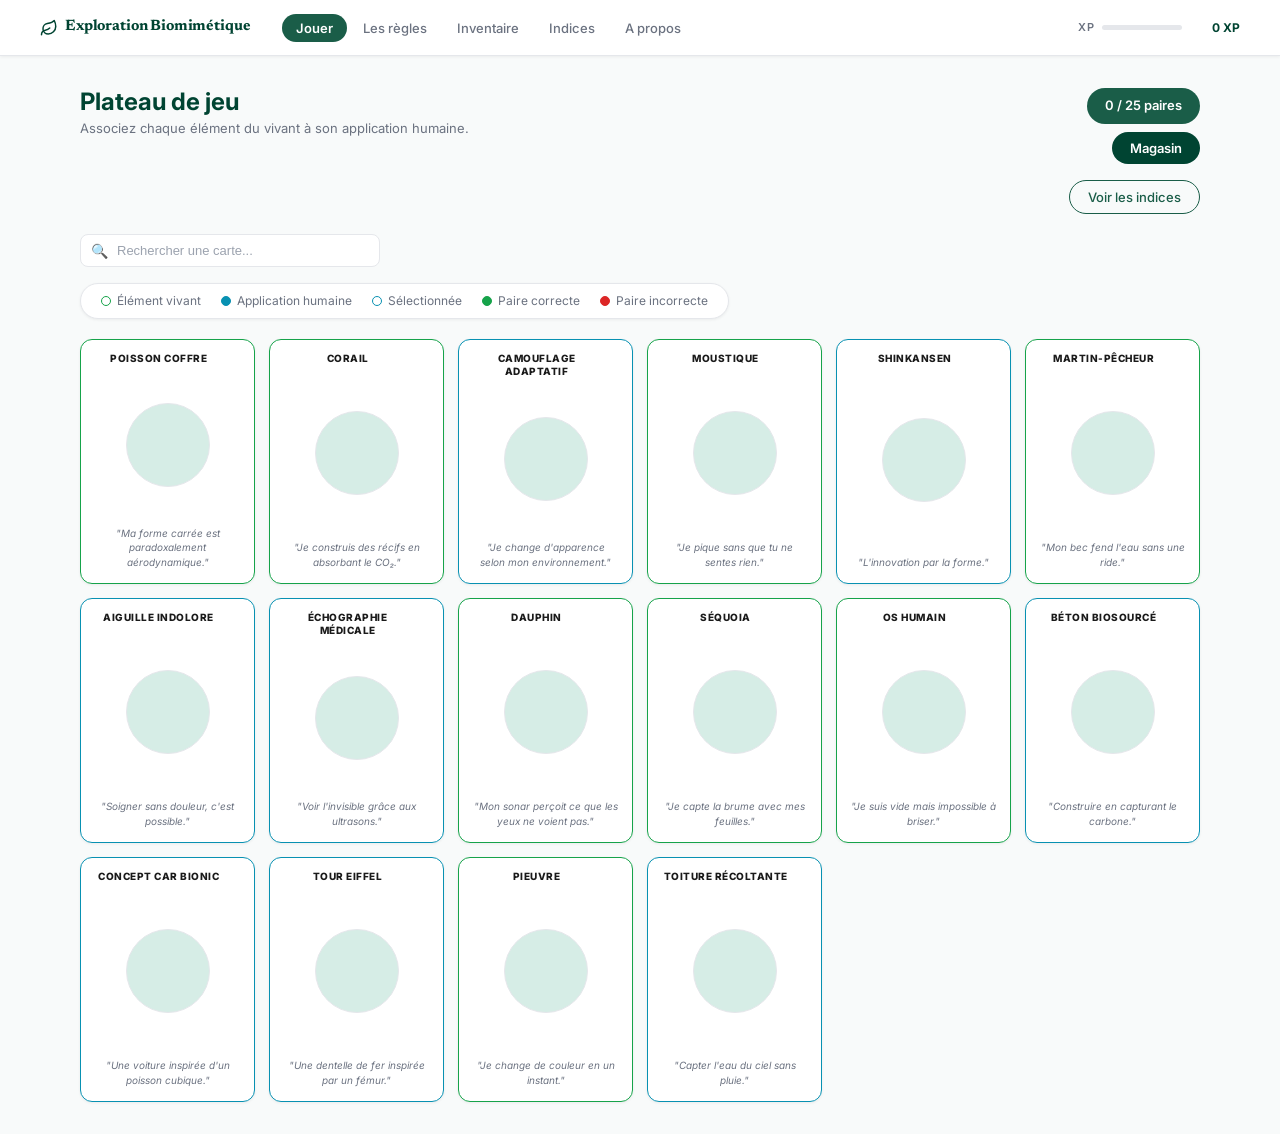
==== index.html @ 810a8642 "feat: Exploration Biomimétique v1 — STK Architecture" ====
<!DOCTYPE html>
<html lang="fr">
<head>
  <meta charset="UTF-8"/>
  <meta name="viewport" content="width=device-width,initial-scale=1.0"/>
  <title>Exploration Biomimétique — STK Architecture</title>
  <link rel="stylesheet" href="style.css"/>
</head>
<body>

<!-- ================================================
     NAVBAR — Figma exact
     ================================================ -->
<nav class="navbar">
  <div class="navbar-logo">
    <!-- Leaf SVG icon -->
    <svg viewBox="0 0 24 24" width="18" height="18" fill="none" stroke="currentColor" stroke-width="2" stroke-linecap="round" stroke-linejoin="round">
      <path d="M11 20A7 7 0 0 1 9.8 6.1C15.5 5 17 4.48 19 2c1 2 2 4.18 2 8 0 5.5-4.78 10-10 10z"/>
      <path d="M2 21c0-3 1.85-5.36 5.08-6C9.5 14.52 12 13 13 12"/>
    </svg>
    Exploration Biomimétique
  </div>

  <div class="navbar-links">
    <button class="active" data-panel="jeu">Jouer</button>
    <button data-panel="regles">Les règles</button>
    <button data-panel="inventaire">Inventaire</button>
    <button data-panel="indices">Indices</button>
    <button data-panel="apropos">A propos</button>
  </div>

  <div class="navbar-xp">
    <span class="xp-label">XP</span>
    <div class="xp-bar-wrap"><div class="xp-bar" id="xp-bar"></div></div>
    <span class="xp-count" id="xp-count">0 XP</span>
  </div>

  <button class="burger" id="burger">☰</button>
</nav>

<!-- ================================================
     MAIN
     ================================================ -->
<main class="main">

  <!-- ======== PANEL JEU ======== -->
  <section class="panel active" id="panel-jeu">

    <!-- Victoire finale -->
    <div class="victoire-banner" id="victoire-banner">
      <h2>🎉 Félicitations !</h2>
      <p>Vous avez trouvé toutes les paires biomimétiques.</p>
      <div class="xp-final" id="victoire-xp">0 XP</div>
      <p>Vous maîtrisez maintenant les liens entre le vivant et l'innovation humaine.</p>
    </div>

    <!-- Round terminé -->
    <div class="round-banner" id="round-banner">
      <h3 id="round-banner-title">Round terminé !</h3>
      <p id="round-banner-sub"></p>
    </div>

    <!-- Header -->
    <div class="plateau-header">
      <div class="plateau-title">
        Plateau de jeu
        <p>Associez chaque élément du vivant à son application humaine.</p>
      </div>

      <div style="display:flex;flex-direction:column;align-items:flex-end;gap:8px">
        <div class="score-badge" id="score-badge">1 / 25 paires</div>
        <button class="btn-magasin" id="btn-magasin">Magasin</button>
        <button class="btn-voir-indices" id="btn-voir-indices">Voir les indices</button>
      </div>
    </div>

    <!-- Controls : search + next round -->
    <div class="plateau-controls">
      <div class="search-wrap">
        <span class="search-icon">🔍</span>
        <input type="text" id="search-input" placeholder="Rechercher une carte..."/>
      </div>
      <button class="btn-next-round" id="btn-next-round">Round suivant →</button>
    </div>

    <!-- Légende — Figma pill -->
    <div class="legende">
      <div class="legende-item"><div class="leg-dot vivant"></div><span>Élément vivant</span></div>
      <div class="legende-item"><div class="leg-dot appli"></div><span>Application humaine</span></div>
      <div class="legende-item"><div class="leg-dot sel"></div><span>Sélectionnée</span></div>
      <div class="legende-item"><div class="leg-dot correct"></div><span>Paire correcte</span></div>
      <div class="legende-item"><div class="leg-dot incorrect"></div><span>Paire incorrecte</span></div>
    </div>

    <!-- Grille -->
    <div class="cards-grid" id="cards-grid"></div>
  </section>

  <!-- ======== PANEL RÈGLES ======== -->
  <section class="panel" id="panel-regles">
    <div class="page-header">
      <h1 class="page-title">📖 Règles du jeu</h1>
      <p class="page-subtitle">Comment jouer à Exploration Biomimétique ? Apprenez les bases de l'observation scientifique inspirée par le vivant.</p>
    </div>

    <div class="regles-grid">
      <!-- Objectif (full width) -->
      <div class="regles-card full">
        <div class="regles-card-title"><span>🎯</span> Objectif</div>
        <p id="regles-objectif"></p>
      </div>

      <!-- Comment jouer -->
      <div class="regles-card">
        <div class="regles-card-title"><span>⊙</span> Comment jouer</div>
        <div class="regles-steps" id="regles-steps"></div>
      </div>

      <!-- XP + Indices -->
      <div style="display:flex;flex-direction:column;gap:16px">
        <div class="regles-card">
          <div class="regles-card-title"><span>⚡</span> L'XP</div>
          <p id="regles-xp"></p>
        </div>
        <div class="regles-card">
          <div class="regles-card-title"><span>📍</span> Les indices</div>
          <p id="regles-indices"></p>
          <button class="btn-voir-indices-inline" onclick="navigateTo('indices')">Voir les indices →</button>
        </div>
      </div>
    </div>
  </section>

  <!-- ======== PANEL INVENTAIRE ======== -->
  <section class="panel" id="panel-inventaire">
    <div class="page-header">
      <h1 class="page-title">🎒 Inventaire</h1>
      <p class="page-subtitle">Vos statistiques et ressources accumulées.</p>
    </div>

    <!-- XP principal centré -->
    <div class="inventaire-top">
      <div class="inv-xp-big" id="inv-xp-val">0</div>
      <div class="inv-xp-label">XP DISPONIBLES</div>
    </div>

    <!-- Stats -->
    <div class="inv-stats-row">
      <div class="inv-stat">
        <div class="val" id="inv-pairs-val">0</div>
        <div class="lbl">PAIRES TROUVÉES</div>
        <div class="dot-row" id="inv-pairs-dots"></div>
      </div>
      <div class="inv-stat">
        <div class="val" id="inv-indices-val">0</div>
        <div class="lbl">INDICES ACHETÉS</div>
        <button class="inv-magasin" onclick="navigateTo('indices')">Magasin</button>
      </div>
    </div>

    <!-- Collection récente -->
    <div class="collection-title">Ma Collection Récente</div>
    <div class="collection-grid" id="collection-grid"></div>
  </section>

  <!-- ======== PANEL INDICES ======== -->
  <section class="panel" id="panel-indices">
    <div class="page-header">
      <h1 class="page-title">💡 Indices</h1>
      <p class="page-subtitle">Utilisez vos ressources pour débloquer des indices précieux et comprendre les secrets de la nature appliqués à l'architecture.</p>
    </div>
    <div class="indices-grid" id="indices-grid"></div>
  </section>

  <!-- ======== PANEL À PROPOS ======== -->
  <section class="panel" id="panel-apropos">
    <div class="page-header">
      <h1 class="page-title">🌿 À propos</h1>
      <p class="page-subtitle">Le projet et l'agence STK Architecture.</p>
    </div>
    <div class="apropos-card">
      <p style="font-size:13px;color:var(--texte-doux);line-height:1.75;margin-bottom:20px">
        Ce jeu a été conçu dans le cadre d'un projet pédagogique pour <strong>STK Architecture</strong>, agence d'architecture éco-responsable basée à Montreuil, spécialisée dans le <strong>biomimétisme</strong>.
      </p>
      <div class="apropos-section">
        <h3>Qu'est-ce que le biomimétisme ?</h3>
        <p>Le biomimétisme consiste à s'inspirer des formes, matériaux, processus et stratégies du monde vivant pour créer des solutions durables, efficaces et économiques pour l'être humain.</p>
      </div>
      <div class="apropos-section">
        <h3>STK Architecture</h3>
        <p>Fondée il y a 17 ans, STK Architecture conçoit des bâtiments durables en intégrant les principes du vivant : ventilation naturelle, matériaux locaux, économie circulaire et architecture organique.</p>
      </div>
      <div class="apropos-section">
        <h3>Ce jeu</h3>
        <p>Développé par des étudiants de HETIC La Forge (B1, mai 2026), ce prototype interactif vise à rendre le biomimétisme accessible à tous, des adolescents aux professionnels de l'architecture.</p>
      </div>
    </div>
  </section>

</main>

<!-- ================================================
     MODAL EXPLICATION
     ================================================ -->
<div class="modal-overlay" id="modal-overlay">
  <div class="modal">
    <div class="modal-label">✨ BONNE PAIRE !</div>
    <div class="modal-title" id="modal-title"></div>

    <div class="modal-pair">
      <div class="modal-pair-card">
        <img id="modal-pair-a-img" src="" alt="" style="width:48px;height:48px;border-radius:50%;object-fit:cover;border:1.5px solid var(--gris)"/>
        <span class="name" id="modal-pair-a-name"></span>
      </div>
      <div class="modal-pair-sep"></div>
      <div class="modal-pair-card">
        <img id="modal-pair-b-img" src="" alt="" style="width:48px;height:48px;border-radius:50%;object-fit:cover;border:1.5px solid var(--gris)"/>
        <span class="name" id="modal-pair-b-name"></span>
      </div>
    </div>

    <div class="modal-text" id="modal-text"></div>
    <div class="modal-xp">⚡ <span>+100 XP gagnés — continuez !</span></div>
    <button class="modal-close" id="modal-close">Continuer →</button>
  </div>
</div>

<!-- TOAST -->
<div class="toast" id="toast"></div>

<script src="data.js"></script>
<script src="script.js"></script>
</body>
</html>
---- style.css ----
@import url('https://fonts.googleapis.com/css2?family=Inter:wght@300;400;500;600;700;800&family=Newsreader:wght@400;600;700&display=swap');

/* ============================================
   PALETTE EXACTE FIGMA
   #1A5D48 — BLOC (vert principal)
   #004432 — TEXT PAGE (vert foncé titres)
   #93D4B9 — TEXT NAVBAR (menthe clair)
   #FFFFFF — fond cartes et pages
   ============================================ */
:root {
  --vert:        #1A5D48;
  --vert-dark:   #004432;
  --mint:        #93D4B9;
  --mint-pale:   #D6EDE6;
  --fond:        #F8FAFA;
  --blanc:       #FFFFFF;
  --texte:       #1A1A1A;
  --texte-doux:  #6B7280;
  --gris:        #E5E7EB;
  --gris-mid:    #9CA3AF;
  --brun:        #7C5230;
  --brun-clair:  #A67C52;
  --jaune:       #F5C842;
  --rouge:       #DC2626;
  --vert-ok:     #16A34A;
  --cyan:        #0891B2;

  --shadow-xs:  0 1px 3px rgba(0,0,0,.06);
  --shadow-sm:  0 1px 6px rgba(0,0,0,.08);
  --shadow:     0 4px 16px rgba(0,0,0,.08);
  --shadow-lg:  0 12px 40px rgba(0,0,0,.12);
  --radius-card: 12px;
  --radius-sm:   8px;
  --ease-spring: cubic-bezier(0.34,1.56,0.64,1);
  --ease-out:    cubic-bezier(0.16,1,0.3,1);
}

/* ============================================
   RESET & BASE
   ============================================ */
*,*::before,*::after{box-sizing:border-box;margin:0;padding:0}
html{scroll-behavior:smooth}
body{
  font-family:'Inter',sans-serif;background:var(--fond);color:var(--texte);
  min-height:100vh;font-size:14px;overflow-x:hidden;line-height:1.5;
}

img{display:block;max-width:100%}
button{cursor:pointer;font-family:'Inter',sans-serif}

/* ============================================
   NAVBAR — Figma exact
   ============================================ */
.navbar{
  position:sticky;top:0;z-index:900;
  background:var(--blanc);
  border-bottom:1px solid var(--gris);
  padding:0 40px;height:56px;
  display:flex;align-items:center;gap:16px;
  box-shadow:var(--shadow-xs);
}

.navbar-logo{
  font-family:'Newsreader',serif;font-weight:700;font-size:15px;
  color:var(--vert-dark);text-transform:none;
  white-space:nowrap;display:flex;align-items:center;gap:7px;
  margin-right:16px;letter-spacing:-.01em;
}

.navbar-logo svg{width:18px;height:18px;flex-shrink:0}

.navbar-links{display:flex;align-items:center;gap:2px;flex:1}
.navbar-links button{
  background:none;border:none;font-size:13px;font-weight:500;
  color:var(--texte-doux);padding:6px 14px;border-radius:20px;
  transition:all .18s ease;white-space:nowrap;
}
.navbar-links button:hover{color:var(--vert-dark);background:rgba(26,93,72,.06)}
.navbar-links button.active{
  background:var(--vert);color:var(--blanc);font-weight:600;
}

/* XP bar — Figma style */
.navbar-xp{display:flex;align-items:center;gap:8px;margin-left:auto;white-space:nowrap}
.xp-label{font-size:11px;font-weight:600;color:var(--texte-doux);letter-spacing:.04em}
.xp-bar-wrap{width:80px;height:5px;background:var(--gris);border-radius:99px;overflow:hidden}
.xp-bar{height:100%;background:var(--vert);border-radius:99px;transition:width .7s var(--ease-out);width:0%}
.xp-count{font-size:12px;font-weight:700;color:var(--vert-dark);min-width:50px;text-align:right}

.burger{display:none;background:none;border:none;font-size:20px;color:var(--vert-dark);margin-left:auto;padding:4px}

/* ============================================
   MAIN LAYOUT
   ============================================ */
.main{max-width:1200px;margin:0 auto;padding:32px 40px;position:relative}
.panel{display:none;animation:fadein .35s var(--ease-out)}
.panel.active{display:block}
@keyframes fadein{from{opacity:0;transform:translateY(10px)}to{opacity:1;transform:translateY(0)}}

/* ============================================
   PLATEAU DE JEU
   ============================================ */
.plateau-header{
  display:flex;align-items:flex-start;justify-content:space-between;
  margin-bottom:20px;gap:16px;flex-wrap:wrap;
}

.plateau-title{
  font-family:'Inter',sans-serif;font-size:24px;font-weight:700;
  color:var(--vert-dark);line-height:1.2;
}
.plateau-title p{font-size:13px;font-weight:400;color:var(--texte-doux);margin-top:4px}

/* "1 / 25 paires" badge */
.score-badge{
  background:var(--vert);color:var(--blanc);
  font-size:13px;font-weight:600;padding:8px 18px;border-radius:99px;
  white-space:nowrap;transition:all .3s var(--ease-spring);
}

/* Controls */
.plateau-controls{display:flex;align-items:center;gap:12px;margin-bottom:16px;flex-wrap:wrap}

.search-wrap{position:relative;flex:1;min-width:180px;max-width:300px}
.search-wrap input{
  width:100%;padding:8px 14px 8px 36px;border:1px solid var(--gris);
  border-radius:8px;font-size:13px;background:var(--blanc);color:var(--texte);
  outline:none;transition:border-color .18s;
}
.search-wrap input:focus{border-color:var(--vert)}
.search-wrap input::placeholder{color:var(--gris-mid)}
.search-icon{position:absolute;left:11px;top:50%;transform:translateY(-50%);color:var(--gris-mid);font-size:14px;pointer-events:none}

.btn-magasin{
  background:var(--vert-dark);color:var(--blanc);border:none;
  border-radius:99px;padding:8px 18px;font-size:13px;font-weight:600;
  transition:all .18s;
}
.btn-magasin:hover{opacity:.88}

.btn-voir-indices{
  background:none;border:1px solid var(--vert);color:var(--vert);
  border-radius:99px;padding:8px 18px;font-size:13px;font-weight:500;
  transition:all .18s;width:100%;margin-top:8px;
}
.btn-voir-indices:hover{background:var(--vert);color:#fff}

.btn-next-round{
  background:var(--vert);color:#fff;border:none;border-radius:8px;
  padding:9px 20px;font-size:13px;font-weight:600;
  transition:all .18s;display:none;align-items:center;gap:6px;
}
.btn-next-round:hover{background:var(--vert-dark)}
.btn-next-round.visible{display:flex}

/* ============================================
   LÉGENDE — Figma style (pill container)
   ============================================ */
.legende{
  display:flex;align-items:center;gap:20px;margin-bottom:20px;
  background:var(--blanc);border:1px solid var(--gris);
  border-radius:99px;padding:8px 20px;width:fit-content;
  box-shadow:var(--shadow-xs);
}
.legende-item{display:flex;align-items:center;gap:6px;font-size:12px;color:var(--texte-doux)}
.leg-dot{width:10px;height:10px;border-radius:50%;border:1.5px solid;flex-shrink:0}
.leg-dot.vivant{border-color:var(--vert-ok);background:transparent}
.leg-dot.appli{border-color:var(--cyan);background:var(--cyan)}
.leg-dot.sel{border-color:var(--cyan);background:transparent}
.leg-dot.correct{border-color:var(--vert-ok);background:var(--vert-ok)}
.leg-dot.incorrect{border-color:var(--rouge);background:var(--rouge)}

/* ============================================
   GRILLE DE CARTES
   ============================================ */
.cards-grid{
  display:grid;
  grid-template-columns:repeat(auto-fill,minmax(152px,1fr));
  gap:14px;
}

/* Apparition staggerée */
.card{animation:card-in .4s var(--ease-out) both}
.card:nth-child(1){animation-delay:.03s}.card:nth-child(2){animation-delay:.06s}
.card:nth-child(3){animation-delay:.09s}.card:nth-child(4){animation-delay:.12s}
.card:nth-child(5){animation-delay:.15s}.card:nth-child(6){animation-delay:.18s}
.card:nth-child(7){animation-delay:.20s}.card:nth-child(8){animation-delay:.22s}
.card:nth-child(n+9){animation-delay:.25s}
@keyframes card-in{from{opacity:0;transform:translateY(16px)}to{opacity:1;transform:translateY(0)}}

/* ============================================
   CARTE — Design Figma exact
   ============================================ */
.card{
  background:var(--blanc);
  border-radius:var(--radius-card);
  border:1.5px solid var(--texte); /* thin black border = état normal */
  padding:12px 10px 14px;
  display:flex;flex-direction:column;align-items:center;gap:8px;
  cursor:pointer;user-select:none;position:relative;
  aspect-ratio:3/4.2;justify-content:space-between;overflow:hidden;
  box-shadow:var(--shadow-xs);
  transition:
    transform .2s var(--ease-out),
    border-color .18s ease,
    box-shadow .2s ease,
    opacity .4s ease;
  will-change:transform;
}

/* Titre uppercase Inter Bold */
.card-title{
  font-family:'Inter',sans-serif;font-size:10px;font-weight:800;
  text-align:center;letter-spacing:.05em;text-transform:uppercase;
  color:var(--texte);line-height:1.3;width:100%;padding:0 22px 0 4px;
  flex-shrink:0;
}

/* Cercle photo */
.card-photo-wrap{
  width:84px;height:84px;border-radius:50%;overflow:hidden;
  border:1.5px solid var(--gris);flex-shrink:0;background:var(--fond);
  transition:transform .25s var(--ease-spring),border-color .18s;
}
.card-photo-wrap img{width:100%;height:100%;object-fit:cover}

/* Tagline italic */
.card-tagline{
  font-family:'Inter',sans-serif;font-size:10px;font-weight:400;
  font-style:italic;text-align:center;color:var(--texte-doux);
  line-height:1.45;padding:0 4px;flex-shrink:0;
}

/* Badge état (✓ ou ✗) */
.card-badge{
  position:absolute;top:8px;right:8px;
  width:20px;height:20px;border-radius:50%;
  display:none;align-items:center;justify-content:center;
  font-size:11px;font-weight:700;z-index:2;
}

/* ---- ÉTATS ---- */

/* Hover → bordure jaune/dorée */
.card:hover:not(.card--validee):not(.card--incorrecte):not(.card--correcte){
  border-color:var(--jaune);
  transform:translateY(-4px);
  box-shadow:0 0 0 1px var(--jaune),var(--shadow);
  z-index:2;
}
.card:hover:not(.card--validee) .card-photo-wrap{transform:scale(1.06)}

/* Vivant → bordure verte (repos) */
.card--vivant:not(.card--selected):not(.card--correcte):not(.card--incorrecte):not(.card--validee){
  border-color:var(--vert-ok);
}

/* Application → bordure bleue (repos) */
.card--application:not(.card--selected):not(.card--correcte):not(.card--incorrecte):not(.card--validee){
  border-color:var(--cyan);
}

/* Sélectionnée → bordure cyan épaisse */
.card--selected{
  border-color:var(--cyan)!important;border-width:2.5px;
  transform:translateY(-4px);
  box-shadow:0 0 0 2px rgba(8,145,178,.2),var(--shadow)!important;z-index:2;
}
.card--selected .card-photo-wrap{border-color:var(--cyan)}

/* Correcte → bordure verte + badge ✓ */
.card--correcte{
  border-color:var(--vert-ok)!important;border-width:2px;
  box-shadow:0 0 0 2px rgba(22,163,74,.15)!important;
  animation:card-correct .55s var(--ease-spring);cursor:default;
}
.card--correcte .card-badge{
  display:flex;background:var(--vert-ok);color:#fff;
}

/* Incorrecte → bordure rouge + badge ✗ */
.card--incorrecte{
  border-color:var(--rouge)!important;border-width:2px;
  box-shadow:0 0 0 2px rgba(220,38,38,.15)!important;
  animation:card-shake .4s ease;cursor:default;
}
.card--incorrecte .card-badge{
  display:flex;background:var(--rouge);color:#fff;
}

/* Validée grisée */
.card--validee{
  border-color:var(--gris)!important;border-width:1.5px!important;
  box-shadow:none!important;opacity:.35!important;
  cursor:default;filter:grayscale(1);transform:none!important;
  transition:opacity .5s,filter .5s;
}

@keyframes card-correct{0%{transform:scale(1)}35%{transform:scale(1.08) rotate(1deg)}100%{transform:scale(1)}}
@keyframes card-shake{0%,100%{transform:translateX(0)}20%{transform:translateX(-7px)}40%{transform:translateX(7px)}60%{transform:translateX(-4px)}80%{transform:translateX(4px)}}

/* ============================================
   PARTICULES
   ============================================ */
.particle{position:fixed;pointer-events:none;z-index:9999;border-radius:50%;animation:p-fly .9s var(--ease-out) forwards}
@keyframes p-fly{0%{opacity:1;transform:translate(0,0) scale(1)}100%{opacity:0;transform:translate(var(--tx),var(--ty)) scale(0)}}

/* ============================================
   BANNERS — Round + Victoire
   ============================================ */
.round-banner{display:none;background:linear-gradient(135deg,var(--vert) 0%,#1F7A5A 100%);color:#fff;border-radius:12px;padding:24px 28px;margin-bottom:24px;text-align:center;box-shadow:var(--shadow)}
.round-banner.show{display:block;animation:fadein .5s var(--ease-spring)}
.round-banner h3{font-size:20px;font-weight:700;margin-bottom:6px}
.round-banner p{opacity:.9;font-size:14px}

.victoire-banner{display:none;background:linear-gradient(135deg,var(--vert-dark) 0%,var(--vert) 100%);color:#fff;border-radius:12px;padding:36px;margin-bottom:28px;text-align:center;box-shadow:var(--shadow-lg)}
.victoire-banner.show{display:block;animation:pop-in .6s var(--ease-spring)}
@keyframes pop-in{0%{opacity:0;transform:scale(.85)}100%{opacity:1;transform:scale(1)}}
.victoire-banner h2{font-family:'Newsreader',serif;font-size:32px;margin-bottom:10px}
.victoire-banner p{opacity:.9;font-size:15px}
.xp-final{font-size:48px;font-weight:800;color:var(--mint);margin:14px 0}

/* ============================================
   MODAL EXPLICATION — Figma exact
   ============================================ */
.modal-overlay{
  position:fixed;inset:0;background:rgba(0,0,0,.45);
  backdrop-filter:blur(4px);-webkit-backdrop-filter:blur(4px);
  z-index:2000;display:flex;align-items:center;justify-content:center;
  padding:20px;opacity:0;pointer-events:none;transition:opacity .25s;
}
.modal-overlay.open{opacity:1;pointer-events:all}

.modal{
  background:var(--blanc);border-radius:16px;padding:32px 28px;
  max-width:480px;width:100%;
  box-shadow:var(--shadow-lg);
  transform:scale(.9) translateY(20px);
  transition:transform .4s var(--ease-spring);
  position:relative;
}
.modal-overlay.open .modal{transform:scale(1) translateY(0)}

/* Barre verte top */
.modal::before{content:'';position:absolute;top:0;left:0;right:0;height:4px;background:linear-gradient(90deg,var(--vert-dark),var(--vert),var(--mint));border-radius:16px 16px 0 0}

.modal-label{font-size:11px;font-weight:700;letter-spacing:.12em;text-transform:uppercase;color:var(--vert);margin-bottom:8px}

.modal-title{
  font-family:'Newsreader',serif;font-size:20px;font-weight:700;
  color:var(--vert-dark);margin-bottom:18px;line-height:1.3;
}

/* Paire */
.modal-pair{display:flex;margin-bottom:18px;background:var(--fond);border-radius:10px;overflow:hidden;border:1px solid var(--gris)}
.modal-pair-card{flex:1;text-align:center;padding:14px 8px;display:flex;flex-direction:column;align-items:center;gap:6px}
.modal-pair-card img{width:48px;height:48px;border-radius:50%;object-fit:cover;border:1.5px solid var(--gris)}
.modal-pair-card .name{font-size:9px;font-weight:700;text-transform:uppercase;letter-spacing:.05em;color:var(--texte)}
.modal-pair-sep{width:1px;background:var(--gris);display:flex;align-items:center;justify-content:center;position:relative}
.modal-pair-sep::after{content:'↔';position:absolute;background:var(--fond);color:var(--vert);font-size:11px;width:24px;height:24px;display:flex;align-items:center;justify-content:center;border:1px solid var(--gris);border-radius:50%}

/* Texte explication avec bordure gauche verte */
.modal-text{font-size:13px;line-height:1.72;color:var(--texte-doux);margin-bottom:20px;border-left:3px solid var(--mint);padding-left:14px}

/* XP strip */
.modal-xp{display:flex;align-items:center;gap:8px;background:var(--vert);color:#fff;border-radius:8px;padding:10px 16px;font-weight:600;font-size:13px;margin-bottom:18px}

.modal-close{width:100%;background:var(--vert-dark);color:#fff;border:none;border-radius:8px;padding:12px;font-size:13px;font-weight:700;transition:all .18s;letter-spacing:.02em}
.modal-close:hover{background:var(--vert)}

/* ============================================
   PAGES — Règles / Inventaire / Indices / À Propos
   ============================================ */
.page-header{margin-bottom:24px}
.page-title{
  font-family:'Inter',sans-serif;font-size:28px;font-weight:700;
  color:var(--vert-dark);margin-bottom:6px;display:flex;align-items:center;gap:10px;
}
.page-subtitle{font-size:13px;color:var(--texte-doux);line-height:1.6}

/* ---- RÈGLES ---- */
.regles-grid{display:grid;grid-template-columns:1fr 1fr;gap:16px}
.regles-card{background:var(--blanc);border:1px solid var(--gris);border-radius:12px;padding:24px}
.regles-card.full{grid-column:1/-1}
.regles-card-title{display:flex;align-items:center;gap:8px;font-size:14px;font-weight:700;color:var(--vert-dark);margin-bottom:12px}
.regles-card-title span{font-size:16px}
.regles-card p{font-size:13px;color:var(--texte-doux);line-height:1.7}
.regles-steps{display:flex;flex-direction:column;gap:8px}
.regles-step{display:flex;gap:10px;align-items:flex-start}
.step-num{font-size:12px;font-weight:700;color:var(--vert-dark);background:var(--mint-pale);width:24px;height:24px;border-radius:50%;display:flex;align-items:center;justify-content:center;flex-shrink:0;margin-top:1px}
.step-text{font-size:13px;color:var(--texte-doux);line-height:1.6}
.step-text strong{color:var(--vert)}
.step-text .app{color:var(--cyan)}
.btn-voir-indices-inline{background:var(--vert-dark);color:#fff;border:none;border-radius:8px;padding:10px 20px;font-size:13px;font-weight:600;margin-top:14px;transition:all .18s;display:inline-flex;align-items:center;gap:6px}
.btn-voir-indices-inline:hover{background:var(--vert)}

/* ---- INVENTAIRE ---- */
.inventaire-top{background:var(--blanc);border:1px solid var(--gris);border-radius:12px;padding:28px;margin-bottom:16px;text-align:center}
.inv-xp-big{font-size:40px;font-weight:800;color:var(--vert-dark);line-height:1}
.inv-xp-label{font-size:12px;font-weight:600;color:var(--texte-doux);text-transform:uppercase;letter-spacing:.08em;margin-top:4px;padding-bottom:12px;border-bottom:2px solid var(--vert);display:inline-block}
.inv-stats-row{display:grid;grid-template-columns:1fr 1fr;gap:16px;margin-bottom:20px}
.inv-stat{background:var(--blanc);border:1px solid var(--gris);border-radius:12px;padding:20px;display:flex;flex-direction:column;gap:4px;position:relative}
.inv-stat .val{font-size:32px;font-weight:700;color:var(--vert-dark)}
.inv-stat .lbl{font-size:11px;font-weight:600;text-transform:uppercase;letter-spacing:.08em;color:var(--texte-doux)}
.inv-stat .dot-row{display:flex;gap:4px;margin-top:6px}
.inv-stat .dot{width:8px;height:8px;border-radius:50%;background:var(--gris)}
.inv-stat .dot.active{background:var(--vert)}
.inv-magasin{position:absolute;top:16px;right:16px;background:var(--vert);color:#fff;border:none;border-radius:99px;padding:5px 14px;font-size:11px;font-weight:700}

.collection-title{font-size:16px;font-weight:700;color:var(--vert-dark);margin-bottom:14px}
.collection-grid{display:grid;grid-template-columns:repeat(auto-fill,minmax(140px,1fr));gap:12px}
.collection-card{background:var(--blanc);border:1px solid var(--gris);border-radius:10px;overflow:hidden;cursor:pointer;transition:all .18s}
.collection-card:hover{border-color:var(--vert);transform:translateY(-2px);box-shadow:var(--shadow-sm)}
.collection-card img{width:100%;height:90px;object-fit:cover}
.collection-card-info{padding:10px}
.collection-card-tag{font-size:9px;font-weight:700;background:var(--vert);color:#fff;padding:2px 7px;border-radius:4px;display:inline-block;margin-bottom:5px}
.collection-card-name{font-size:11px;font-weight:700;color:var(--vert-dark);margin-bottom:3px}
.collection-card-desc{font-size:10px;color:var(--texte-doux)}

.collection-slot{background:var(--fond);border:1.5px dashed var(--gris);border-radius:10px;display:flex;flex-direction:column;align-items:center;justify-content:center;gap:6px;padding:20px;min-height:140px;color:var(--gris-mid);font-size:12px;text-align:center}
.collection-slot svg{width:24px;height:24px;opacity:.4}
.slot-price{font-size:11px;font-weight:700;color:var(--brun);background:rgba(124,82,48,.1);padding:3px 10px;border-radius:99px}

/* ---- INDICES ---- */
.indices-grid{display:grid;grid-template-columns:repeat(auto-fill,minmax(220px,1fr));gap:14px}

.indice-card{
  background:var(--blanc);border:1px solid var(--gris);border-radius:12px;
  padding:16px;display:flex;flex-direction:column;gap:10px;
  transition:all .2s;position:relative;overflow:hidden;
}
.indice-card:hover{border-color:var(--vert);box-shadow:var(--shadow-sm)}

.indice-header{display:flex;align-items:flex-start;justify-content:space-between;gap:8px}
.indice-icon{font-size:16px;flex-shrink:0}
.indice-titre{font-size:13px;font-weight:700;color:var(--vert-dark);line-height:1.3}

.badge-debloque{
  font-size:9px;font-weight:700;text-transform:uppercase;letter-spacing:.08em;
  background:var(--vert);color:#fff;padding:3px 8px;border-radius:4px;
  white-space:nowrap;flex-shrink:0;
}

.indice-texte{font-size:12px;color:var(--texte-doux);line-height:1.6;font-style:italic;flex:1}
.indice-texte.locked{filter:blur(4px);user-select:none;pointer-events:none}

.indice-footer{display:flex;align-items:center;justify-content:space-between;padding-top:10px;border-top:1px solid var(--gris)}
.indice-analyse{font-size:11px;color:var(--texte-doux);display:flex;align-items:center;gap:4px}
.consulter-link{font-size:11px;font-weight:600;color:var(--vert);text-decoration:none;cursor:pointer;background:none;border:none;padding:0}
.consulter-link:hover{text-decoration:underline}

/* Cadenas + bouton débloquer */
.indice-lock{display:flex;flex-direction:column;align-items:center;gap:10px;padding:8px 0}
.lock-icon{font-size:24px;color:var(--gris-mid)}
.btn-debloquer{
  background:var(--brun);color:#fff;border:none;border-radius:99px;
  padding:7px 18px;font-size:12px;font-weight:700;
  transition:all .18s;
}
.btn-debloquer:hover{background:var(--brun-clair)}
.btn-debloquer:disabled{background:var(--gris);color:var(--gris-mid);cursor:not-allowed}

/* ---- À PROPOS ---- */
.apropos-card{background:var(--blanc);border:1px solid var(--gris);border-radius:12px;padding:28px;max-width:680px}
.apropos-section{margin-bottom:20px}
.apropos-section:last-child{margin-bottom:0}
.apropos-section h3{font-size:14px;font-weight:700;color:var(--vert-dark);margin-bottom:8px}
.apropos-section p{font-size:13px;color:var(--texte-doux);line-height:1.75}
.apropos-section p strong{color:var(--texte)}

/* ============================================
   CONFETTI
   ============================================ */
.confetti-piece{position:fixed;pointer-events:none;z-index:9998;animation:confetti-fall linear forwards}
@keyframes confetti-fall{0%{transform:translate(0,-20px) rotate(0deg);opacity:1}100%{transform:translate(var(--cx),110vh) rotate(var(--cr));opacity:0}}

/* ============================================
   TOAST
   ============================================ */
.toast{
  position:fixed;bottom:32px;left:50%;
  transform:translateX(-50%) translateY(70px);
  background:var(--texte);color:#fff;padding:11px 22px;
  border-radius:99px;font-size:13px;font-weight:600;z-index:3000;
  transition:transform .35s var(--ease-spring),opacity .25s;
  white-space:nowrap;box-shadow:var(--shadow-lg);opacity:0;
}
.toast.show{transform:translateX(-50%) translateY(0);opacity:1}
.toast.success{background:var(--vert)}
.toast.error{background:var(--rouge)}
.toast.info{background:var(--brun)}

/* ============================================
   RESPONSIVE
   ============================================ */
@media(max-width:1024px){
  .main{padding:24px 28px}
  .navbar{padding:0 28px}
}
@media(max-width:768px){
  .navbar{flex-wrap:wrap;height:auto;padding:10px 20px;gap:10px}
  .navbar-links{display:none;width:100%;flex-wrap:wrap;gap:4px;order:3}
  .navbar-links.open{display:flex}
  .burger{display:block}
  .navbar-xp{margin-left:auto}
  .xp-bar-wrap{width:60px}
  .main{padding:20px 16px}
  .cards-grid{grid-template-columns:repeat(auto-fill,minmax(130px,1fr));gap:10px}
  .card-photo-wrap{width:70px;height:70px}
  .regles-grid{grid-template-columns:1fr}
  .inv-stats-row{grid-template-columns:1fr}
  .legende{flex-wrap:wrap;border-radius:12px;padding:10px 14px;gap:10px}
  .plateau-controls{gap:8px}
}
@media(max-width:480px){
  .cards-grid{grid-template-columns:repeat(auto-fill,minmax(115px,1fr));gap:8px}
  .card{padding:10px 8px 12px}
  .card-photo-wrap{width:62px;height:62px}
  .card-title{font-size:9px}
  .modal{padding:24px 18px}
  .modal-title{font-size:17px}
  .page-title{font-size:22px}
}
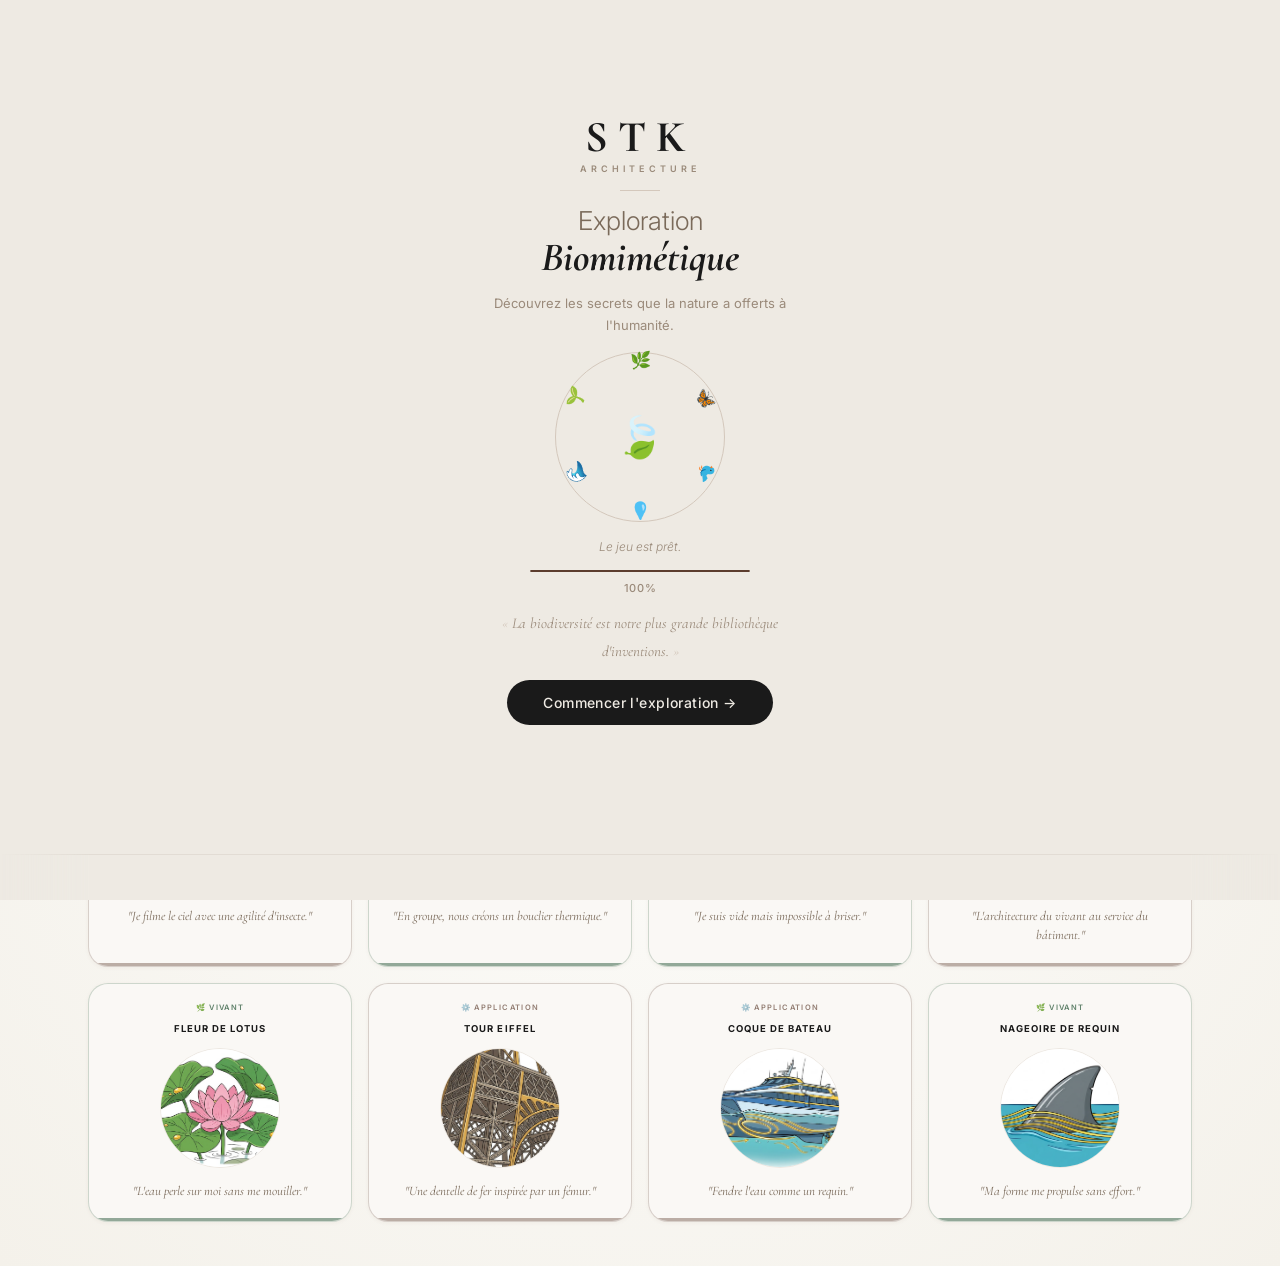
==== commit eef1c928: "feat: refonte visuelle STK architecture, illustrations des cartes, correctifs responsive mobile et t" ====
--- a/index.html
+++ b/index.html
@@ -9,7 +9,169 @@
 <body>
 
 <!-- ================================================
-     NAVBAR — Figma exact
+     BACKGROUND WATERMARKS (Delicate Gravure & Line Art)
+     ================================================ -->
+<div class="bg-watermarks">
+  <!-- Left: Fern fronds -->
+  <svg class="watermark watermark-left" viewBox="0 0 250 800" fill="none" stroke="currentColor">
+    <path d="M 20,800 Q 150,450 40,0" stroke-dasharray="2 2" stroke-width="1.5" stroke-linecap="round"/>
+    <!-- Right side leaflets -->
+    <path d="M 40,750 Q 120,720 160,730 Q 100,770 40,750 Z" stroke-width="0.8"/>
+    <path d="M 35,700 Q 130,660 180,670 Q 110,720 35,700 Z" stroke-width="0.8"/>
+    <path d="M 35,640 Q 140,590 200,600 Q 120,660 35,640 Z" stroke-width="0.8"/>
+    <path d="M 40,580 Q 150,520 210,530 Q 130,600 40,580 Z" stroke-width="0.8"/>
+    <path d="M 50,520 Q 160,450 210,460 Q 130,530 50,520 Z" stroke-width="0.8"/>
+    <path d="M 60,460 Q 160,390 200,400 Q 130,470 60,460 Z" stroke-width="0.8"/>
+    <path d="M 70,400 Q 160,330 190,340 Q 130,405 70,400 Z" stroke-width="0.8"/>
+    <path d="M 78,340 Q 155,275 180,285 Q 125,345 78,340 Z" stroke-width="0.8"/>
+    <path d="M 83,285 Q 150,225 170,235 Q 120,290 83,285 Z" stroke-width="0.8"/>
+    <path d="M 84,235 Q 140,180 155,190 Q 112,240 84,235 Z" stroke-width="0.8"/>
+    <path d="M 80,190 Q 130,140 140,150 Q 100,195 80,190 Z" stroke-width="0.8"/>
+    <!-- Left side leaflets -->
+    <path d="M 40,750 Q -30,730 -60,740 Q -10,770 40,750 Z" stroke-width="0.8"/>
+    <path d="M 35,700 Q -40,670 -80,680 Q -20,720 35,700 Z" stroke-width="0.8"/>
+    <path d="M 35,640 Q -45,600 -90,610 Q -25,650 35,640 Z" stroke-width="0.8"/>
+    <path d="M 40,580 Q -45,530 -95,540 Q -25,590 40,580 Z" stroke-width="0.8"/>
+    <path d="M 50,520 Q -35,465 -85,475 Q -15,525 50,520 Z" stroke-width="0.8"/>
+    <path d="M 60,460 Q -20,405 -70,415 Q 0,465 60,460 Z" stroke-width="0.8"/>
+    <path d="M 70,400 Q -10,345 -55,355 Q 10,405 70,400 Z" stroke-width="0.8"/>
+    <path d="M 78,340 Q 0,285 -40,295 Q 20,345 78,340 Z" stroke-width="0.8"/>
+  </svg>
+
+  <!-- Center Superior: Cell vein network -->
+  <svg class="watermark watermark-top" viewBox="0 0 500 200" fill="none" stroke="currentColor">
+    <path d="M 250,0 L 230,20 L 240,45 L 265,50 L 280,30 L 270,10 Z" stroke-width="0.8"/>
+    <path d="M 230,20 L 200,15 L 190,35 L 210,55 L 240,45" stroke-width="0.8"/>
+    <path d="M 280,30 L 310,25 L 325,45 L 305,65 L 265,50" stroke-width="0.8"/>
+    <path d="M 210,55 L 200,80 L 225,95 L 255,85 L 265,50" stroke-width="0.8"/>
+    <path d="M 265,50 L 255,85 L 285,90 L 305,65" stroke-width="0.8"/>
+    <path d="M 190,35 L 160,40 L 155,65 L 175,80 L 200,80" stroke-width="0.8"/>
+    <path d="M 325,45 L 355,50 L 360,75 L 340,90 L 305,65" stroke-width="0.8"/>
+    <path d="M 225,95 L 215,125 L 240,140 L 270,130 L 285,90" stroke-width="0.8"/>
+    <path d="M 285,90 L 270,130 L 300,135 L 320,110 L 340,90" stroke-width="0.8"/>
+    <path d="M 175,80 L 150,90 L 145,115 L 170,130 L 215,125" stroke-width="0.8"/>
+    <path d="M 340,90 L 370,100 L 375,125 L 350,140 L 300,135" stroke-width="0.8"/>
+    <path d="M 240,10 Q 255,25 250,45" stroke-width="0.4" stroke-dasharray="1 1"/>
+    <path d="M 215,22 Q 210,35 200,45" stroke-width="0.4" stroke-dasharray="1 1"/>
+    <path d="M 290,28 Q 300,40 315,45" stroke-width="0.4" stroke-dasharray="1 1"/>
+  </svg>
+
+  <!-- Right: Gecko paw with adhesive lamellae -->
+  <svg class="watermark watermark-right" viewBox="0 0 300 300" fill="none" stroke="currentColor">
+    <path d="M 140,170 Q 150,150 160,170 Q 170,195 150,200 Q 130,195 140,170 Z" stroke-width="1"/>
+    <path d="M 135,165 C 120,150 90,135 75,145 C 65,152 75,165 95,170 C 115,175 130,170 135,165 Z" stroke-width="1.2"/>
+    <path d="M 80,145 L 85,158 M 85,143 L 90,158 M 90,142 L 95,159 M 95,142 L 100,161 M 100,143 L 105,163 M 105,145 L 110,165" stroke-width="0.6"/>
+    <path d="M 140,155 C 130,130 110,85 105,70 C 100,55 112,50 120,70 C 130,95 142,130 145,155 Z" stroke-width="1.2"/>
+    <path d="M 108,68 L 118,68 M 110,75 L 122,74 M 112,83 L 125,81 M 114,92 L 128,89 M 116,101 L 131,97 M 118,111 L 134,106" stroke-width="0.6"/>
+    <path d="M 150,150 C 150,120 150,70 155,50 C 160,35 172,35 170,55 C 168,80 162,125 158,150 Z" stroke-width="1.2"/>
+    <path d="M 154,50 L 168,51 M 154,58 L 168,59 M 153,67 L 168,68 M 153,77 L 167,78 M 153,88 L 167,89 M 154,99 L 167,100" stroke-width="0.6"/>
+    <path d="M 158,155 C 168,130 190,95 200,80 C 210,65 220,72 210,90 C 198,115 180,140 168,158 Z" stroke-width="1.2"/>
+    <path d="M 193,82 L 203,90 M 188,89 L 199,99 M 183,97 L 195,108 M 178,105 L 190,117 M 174,114 L 186,126 M 170,123 L 181,135" stroke-width="0.6"/>
+    <path d="M 162,168 C 180,155 210,145 225,155 C 235,162 225,175 205,178 C 185,181 170,172 162,168 Z" stroke-width="1.2"/>
+    <path d="M 215,157 L 210,170 M 210,155 L 205,169 M 205,154 L 200,167 M 200,154 L 195,166 M 195,155 L 190,166" stroke-width="0.6"/>
+  </svg>
+
+  <!-- Bottom Right: Nautilus shell spiral section -->
+  <svg class="watermark watermark-bottom-right" viewBox="0 0 300 300" fill="none" stroke="currentColor">
+    <path d="M 150,150 A 10,10 0 0,1 140,140 A 20,20 0 0,1 160,130 A 35,35 0 0,1 175,170 A 60,60 0 0,1 125,200 A 100,100 0 0,1 80,100 A 160,160 0 0,1 230,40 A 250,250 0 0,1 280,240" stroke-width="1.5" stroke-linecap="round"/>
+    <path d="M 150,150 C 145,150 142,145 145,140 C 150,135 155,138 158,143 C 161,150 157,158 150,160 C 140,162 132,152 135,140 C 140,125 155,118 168,125 C 185,135 190,160 178,178 C 162,198 130,202 110,185 C 85,165 80,125 105,98 C 135,68 185,68 218,98 C 255,135 255,195 218,235 C 175,280 100,280 50,235" stroke-width="1"/>
+    <path d="M 145,140 Q 148,145 150,150 M 158,143 Q 155,148 150,150 M 150,160 Q 145,155 142,145 M 135,140 Q 140,145 145,140 M 168,125 Q 160,135 158,143 M 178,178 Q 165,165 150,160 M 110,185 Q 125,170 135,140 M 105,98  Q 130,110 168,125 M 218,98  Q 190,115 178,178 M 218,235 Q 170,210 110,185 M 50,235  Q 90,180 105,98" stroke-width="0.8"/>
+  </svg>
+
+  <!-- Corners: Bioluminescence clusters -->
+  <div class="watermark-biolum watermark-top-left">
+    <div class="biolum-dot dot-1"></div>
+    <div class="biolum-dot dot-2"></div>
+    <div class="biolum-dot dot-3"></div>
+  </div>
+  <div class="watermark-biolum watermark-top-right">
+    <div class="biolum-dot dot-1"></div>
+    <div class="biolum-dot dot-2"></div>
+    <div class="biolum-dot dot-3"></div>
+  </div>
+  <div class="watermark-biolum watermark-bottom-left">
+    <div class="biolum-dot dot-1"></div>
+    <div class="biolum-dot dot-2"></div>
+    <div class="biolum-dot dot-3"></div>
+  </div>
+  <div class="watermark-biolum watermark-bottom-right-corner">
+    <div class="biolum-dot dot-1"></div>
+    <div class="biolum-dot dot-2"></div>
+    <div class="biolum-dot dot-3"></div>
+  </div>
+</div>
+
+<!-- ================================================
+     SPLASH SCREEN
+     ================================================ -->
+<div id="splash-screen">
+  <div class="splash-inner">
+
+    <!-- A) Logo STK -->
+    <div class="splash-logo">
+      <div class="splash-stk">STK</div>
+      <div class="splash-archi">Architecture</div>
+      <div class="splash-sep"></div>
+    </div>
+
+    <!-- Titre du jeu -->
+    <div class="splash-title">
+      <span class="splash-title-main">Exploration</span>
+      <span class="splash-title-italic">Biomimétique</span>
+    </div>
+    <p class="splash-subtitle">Découvrez les secrets que la nature a offerts à l'humanité.</p>
+
+    <!-- B) Animation centrale -->
+    <div class="splash-circle-anim">
+      <div class="splash-orbit">
+        <span class="orbit-icon" style="--i:0">🌿</span>
+        <span class="orbit-icon" style="--i:1">🦋</span>
+        <span class="orbit-icon" style="--i:2">🐦</span>
+        <span class="orbit-icon" style="--i:3">💧</span>
+        <span class="orbit-icon" style="--i:4">🌊</span>
+        <span class="orbit-icon" style="--i:5">🌱</span>
+      </div>
+      <div class="splash-leaf">🍃</div>
+    </div>
+
+    <!-- C) Chargement -->
+    <div class="splash-loader-text" id="splash-loader-text">Observation du vivant...</div>
+    <div class="splash-progress-wrap">
+      <div class="splash-progress-bar" id="splash-progress-bar"></div>
+    </div>
+    <div class="splash-percent" id="splash-percent">0%</div>
+
+    <!-- D) Citation -->
+    <div class="splash-citation" id="splash-citation"></div>
+
+    <!-- E) Bouton démarrer -->
+    <button class="splash-btn" id="splash-btn">Commencer l'exploration →</button>
+
+  </div>
+
+  <!-- Ticker facts -->
+  <div class="splash-ticker-wrap">
+    <div class="splash-ticker">
+      🌿 Le martin-pêcheur a inspiré le nez du Shinkansen &nbsp;•&nbsp;
+      🦈 La peau de requin a révolutionné la natation olympique &nbsp;•&nbsp;
+      🐋 Les baleines ont amélioré les éoliennes &nbsp;•&nbsp;
+      🦟 Le moustique a inspiré une aiguille indolore &nbsp;•&nbsp;
+      🏗️ La ruche a inventé les matériaux alvéolaires &nbsp;•&nbsp;
+      🦎 Le gecko a créé l'adhésif sans colle &nbsp;•&nbsp;
+      🌵 Le cactus apprend à capturer l'eau dans le désert &nbsp;•&nbsp;
+      🌿 Le martin-pêcheur a inspiré le nez du Shinkansen &nbsp;•&nbsp;
+      🦈 La peau de requin a révolutionné la natation olympique &nbsp;•&nbsp;
+      🐋 Les baleines ont amélioré les éoliennes &nbsp;•&nbsp;
+      🦟 Le moustique a inspiré une aiguille indolore &nbsp;•&nbsp;
+      🏗️ La ruche a inventé les matériaux alvéolaires &nbsp;•&nbsp;
+      🦎 Le gecko a créé l'adhésif sans colle &nbsp;•&nbsp;
+      🌵 Le cactus apprend à capturer l'eau dans le désert
+    </div>
+  </div>
+</div>
+
+<!-- ================================================
+     NAVBAR
      ================================================ -->
 <nav class="navbar">
   <div class="navbar-logo">
@@ -18,21 +180,25 @@
       <path d="M11 20A7 7 0 0 1 9.8 6.1C15.5 5 17 4.48 19 2c1 2 2 4.18 2 8 0 5.5-4.78 10-10 10z"/>
       <path d="M2 21c0-3 1.85-5.36 5.08-6C9.5 14.52 12 13 13 12"/>
     </svg>
-    Exploration Biomimétique
+    Explorations Biomimétique
   </div>
 
   <div class="navbar-links">
     <button class="active" data-panel="jeu">Jouer</button>
-    <button data-panel="regles">Les règles</button>
     <button data-panel="inventaire">Inventaire</button>
     <button data-panel="indices">Indices</button>
-    <button data-panel="apropos">A propos</button>
+    <button data-panel="classement">Classement</button>
+    <button data-panel="apropos">À propos</button>
   </div>
 
   <div class="navbar-xp">
-    <span class="xp-label">XP</span>
-    <div class="xp-bar-wrap"><div class="xp-bar" id="xp-bar"></div></div>
-    <span class="xp-count" id="xp-count">0 XP</span>
+    <div class="pts-display" id="pts-display">
+      <span class="pts-star">⭐</span>
+      <span class="pts-val" id="pts-val">30</span>
+      <span class="pts-unit">pts</span>
+    </div>
+    <button id="btn-super-indice" class="super-indice-btn" title="Super Indice (50 pts)">✨</button>
+    <button id="btn-tuto" class="btn-tuto-nav" title="Revoir le tutoriel">?</button>
   </div>
 
   <button class="burger" id="burger">☰</button>
@@ -67,29 +233,24 @@
         <p>Associez chaque élément du vivant à son application humaine.</p>
       </div>
 
-      <div style="display:flex;flex-direction:column;align-items:flex-end;gap:8px">
-        <div class="score-badge" id="score-badge">1 / 25 paires</div>
-        <button class="btn-magasin" id="btn-magasin">Magasin</button>
-        <button class="btn-voir-indices" id="btn-voir-indices">Voir les indices</button>
-      </div>
-    </div>
-
-    <!-- Controls : search + next round -->
-    <div class="plateau-controls">
-      <div class="search-wrap">
-        <span class="search-icon">🔍</span>
-        <input type="text" id="search-input" placeholder="Rechercher une carte..."/>
-      </div>
+      <div class="completion-progress-wrapper">
+        <div class="completion-progress-header">
+          <span class="completion-progress-count" id="score-badge">0 / 25 PAIRES</span>
+        </div>
+        <div class="completion-progress-track">
+          <div class="completion-progress-fill" id="completion-progress-fill"></div>
+          <div class="completion-progress-leaf" id="completion-progress-leaf">
+            <svg viewBox="0 0 24 24" fill="currentColor">
+              <path d="M17,2C17,2 15,3 13,5C11,7 9,9 8,11C7,13 7,15 7,15C7,15 9,15 11,14C13,13 15,11 17,9C19,7 20,5 20,5C20,5 19,4 17,2M8,11C8,11 6,13 4,16C2,19 2,22 2,22C2,22 5,22 8,20C11,18 13,16 13,16L8,11Z"/>
+            </svg>
+          </div>
+        </div>
+      </div>
+    </div>
+
+    <!-- Round suivant -->
+    <div class="round-controls">
       <button class="btn-next-round" id="btn-next-round">Round suivant →</button>
-    </div>
-
-    <!-- Légende — Figma pill -->
-    <div class="legende">
-      <div class="legende-item"><div class="leg-dot vivant"></div><span>Élément vivant</span></div>
-      <div class="legende-item"><div class="leg-dot appli"></div><span>Application humaine</span></div>
-      <div class="legende-item"><div class="leg-dot sel"></div><span>Sélectionnée</span></div>
-      <div class="legende-item"><div class="leg-dot correct"></div><span>Paire correcte</span></div>
-      <div class="legende-item"><div class="leg-dot incorrect"></div><span>Paire incorrecte</span></div>
     </div>
 
     <!-- Grille -->
@@ -161,6 +322,10 @@
     <!-- Collection récente -->
     <div class="collection-title">Ma Collection Récente</div>
     <div class="collection-grid" id="collection-grid"></div>
+
+    <!-- Trophées intégrés -->
+    <div class="collection-title" style="margin-top:32px">Mes Trophées</div>
+    <div class="trophees-grid" id="trophees-grid"></div>
   </section>
 
   <!-- ======== PANEL INDICES ======== -->
@@ -172,29 +337,69 @@
     <div class="indices-grid" id="indices-grid"></div>
   </section>
 
+
+  <!-- ======== PANEL CLASSEMENT ======== -->
+  <section class="panel" id="panel-classement">
+    <div class="page-header">
+      <h1 class="page-title">🥇 Classement</h1>
+      <p class="page-subtitle">Votre position parmi les explorateurs de la nature.</p>
+    </div>
+    <div class="classement-wrap" id="classement-wrap"></div>
+  </section>
+
   <!-- ======== PANEL À PROPOS ======== -->
   <section class="panel" id="panel-apropos">
-    <div class="page-header">
-      <h1 class="page-title">🌿 À propos</h1>
-      <p class="page-subtitle">Le projet et l'agence STK Architecture.</p>
-    </div>
-    <div class="apropos-card">
-      <p style="font-size:13px;color:var(--texte-doux);line-height:1.75;margin-bottom:20px">
-        Ce jeu a été conçu dans le cadre d'un projet pédagogique pour <strong>STK Architecture</strong>, agence d'architecture éco-responsable basée à Montreuil, spécialisée dans le <strong>biomimétisme</strong>.
-      </p>
-      <div class="apropos-section">
-        <h3>Qu'est-ce que le biomimétisme ?</h3>
-        <p>Le biomimétisme consiste à s'inspirer des formes, matériaux, processus et stratégies du monde vivant pour créer des solutions durables, efficaces et économiques pour l'être humain.</p>
-      </div>
-      <div class="apropos-section">
-        <h3>STK Architecture</h3>
-        <p>Fondée il y a 17 ans, STK Architecture conçoit des bâtiments durables en intégrant les principes du vivant : ventilation naturelle, matériaux locaux, économie circulaire et architecture organique.</p>
-      </div>
-      <div class="apropos-section">
-        <h3>Ce jeu</h3>
-        <p>Développé par des étudiants de HETIC La Forge (B1, mai 2026), ce prototype interactif vise à rendre le biomimétisme accessible à tous, des adolescents aux professionnels de l'architecture.</p>
-      </div>
-    </div>
+
+    <!-- Hero -->
+    <div class="ap-hero">
+      <div class="ap-hero-tag">Projet pédagogique · HETIC La Forge · Mai 2026</div>
+      <h1 class="ap-hero-title">Exploration<br><em>Biomimétique</em></h1>
+      <p class="ap-hero-sub">Un jeu conçu pour <strong>STK Architecture</strong>, agence éco-responsable basée à Montreuil, afin de rendre le biomimétisme accessible à tous.</p>
+    </div>
+
+    <!-- Chiffres clés -->
+    <div class="ap-stats">
+      <div class="ap-stat">
+        <div class="ap-stat-val">25</div>
+        <div class="ap-stat-lbl">Paires biomimétiques</div>
+      </div>
+      <div class="ap-stat">
+        <div class="ap-stat-val">17</div>
+        <div class="ap-stat-lbl">Ans d'expertise STK</div>
+      </div>
+      <div class="ap-stat">
+        <div class="ap-stat-val">6</div>
+        <div class="ap-stat-lbl">Étudiants HETIC</div>
+      </div>
+      <div class="ap-stat">
+        <div class="ap-stat-val">3,8<span style="font-size:18px">Md</span></div>
+        <div class="ap-stat-lbl">Années d'évolution naturelle</div>
+      </div>
+    </div>
+
+    <!-- Cartes info -->
+    <div class="ap-cards">
+
+      <div class="ap-card">
+        <div class="ap-card-icon">🌿</div>
+        <h3 class="ap-card-title">Le biomimétisme</h3>
+        <p>S'inspirer des formes, matériaux et stratégies du vivant pour concevoir des solutions durables, efficaces et économiques — comme la nature le fait depuis des milliards d'années.</p>
+      </div>
+
+      <div class="ap-card ap-card--dark">
+        <div class="ap-card-icon">🏛️</div>
+        <h3 class="ap-card-title">STK Architecture</h3>
+        <p>Fondée il y a 17 ans à Montreuil, STK Architecture intègre les principes du vivant dans chaque projet : ventilation naturelle, matériaux locaux, économie circulaire et architecture organique.</p>
+      </div>
+
+      <div class="ap-card">
+        <div class="ap-card-icon">🎓</div>
+        <h3 class="ap-card-title">Ce jeu</h3>
+        <p>Développé par 6 étudiants de HETIC La Forge (B1, mai 2026), ce prototype interactif vise à rendre le biomimétisme accessible à tous, des adolescents aux professionnels de l'architecture.</p>
+      </div>
+
+    </div>
+
   </section>
 
 </main>
@@ -220,13 +425,46 @@
     </div>
 
     <div class="modal-text" id="modal-text"></div>
-    <div class="modal-xp">⚡ <span>+100 XP gagnés — continuez !</span></div>
+    <div class="modal-xp">⭐ <span>+100 pts gagnés — continuez !</span></div>
     <button class="modal-close" id="modal-close">Continuer →</button>
   </div>
 </div>
 
 <!-- TOAST -->
 <div class="toast" id="toast"></div>
+
+<!-- ================================================
+     TUTORIEL DARWIN
+     ================================================ -->
+<div id="tutorial-overlay" class="tutorial-overlay" style="display:none">
+  <div class="tutorial-spotlight" id="tutorial-spotlight"></div>
+  <div class="darwin-container">
+    <div class="darwin-avatar-wrap">
+      <img class="darwin-avatar" src="assets/sofia.png" alt="Sofia"/>
+    </div>
+    <div class="darwin-bubble" id="darwin-bubble">
+      <div class="darwin-bubble-title">Sofia — Guide Biomimétique</div>
+      <div class="darwin-text" id="darwin-text"></div>
+      <div class="darwin-nav">
+        <button class="darwin-skip" id="darwin-skip">Passer le tutoriel</button>
+        <button class="darwin-next" id="darwin-next">Allons-y →</button>
+      </div>
+    </div>
+  </div>
+</div>
+
+<!-- ================================================
+     POPUP TROPHÉE
+     ================================================ -->
+<div id="trophy-popup" class="trophy-popup" style="display:none">
+  <div class="trophy-popup-inner">
+    <div class="trophy-popup-new">NOUVEAU TROPHÉE !</div>
+    <div class="trophy-popup-icon" id="trophy-popup-icon">🏆</div>
+    <div class="trophy-popup-nom" id="trophy-popup-nom"></div>
+    <div class="trophy-popup-desc" id="trophy-popup-desc"></div>
+    <div class="trophy-popup-bonus" id="trophy-popup-bonus"></div>
+  </div>
+</div>
 
 <script src="data.js"></script>
 <script src="script.js"></script>
--- a/style.css
+++ b/style.css
@@ -1,36 +1,46 @@
-@import url('https://fonts.googleapis.com/css2?family=Inter:wght@300;400;500;600;700;800&family=Newsreader:wght@400;600;700&display=swap');
-
-/* ============================================
-   PALETTE EXACTE FIGMA
-   #1A5D48 — BLOC (vert principal)
-   #004432 — TEXT PAGE (vert foncé titres)
-   #93D4B9 — TEXT NAVBAR (menthe clair)
-   #FFFFFF — fond cartes et pages
+@import url('https://fonts.googleapis.com/css2?family=Cormorant+Garamond:ital,wght@0,400;0,600;0,700;1,400;1,600;1,700&family=Inter:wght@300;400;500;600;700;800&display=swap');
+
+/* ============================================
+   PALETTE STK ARCHITECTURE
+   #EEEAE3 — Fond beige crème
+   #1A1A1A — Texte principal noir
+   #5C3D2E — Brun naturel / bois
+   #2D5A3D — Vert forêt
+   #FAF8F5 — Fond cartes blanc cassé
    ============================================ */
 :root {
-  --vert:        #1A5D48;
-  --vert-dark:   #004432;
-  --mint:        #93D4B9;
-  --mint-pale:   #D6EDE6;
-  --fond:        #F8FAFA;
-  --blanc:       #FFFFFF;
-  --texte:       #1A1A1A;
-  --texte-doux:  #6B7280;
-  --gris:        #E5E7EB;
-  --gris-mid:    #9CA3AF;
-  --brun:        #7C5230;
-  --brun-clair:  #A67C52;
-  --jaune:       #F5C842;
-  --rouge:       #DC2626;
-  --vert-ok:     #16A34A;
-  --cyan:        #0891B2;
-
-  --shadow-xs:  0 1px 3px rgba(0,0,0,.06);
-  --shadow-sm:  0 1px 6px rgba(0,0,0,.08);
-  --shadow:     0 4px 16px rgba(0,0,0,.08);
-  --shadow-lg:  0 12px 40px rgba(0,0,0,.12);
-  --radius-card: 12px;
-  --radius-sm:   8px;
+  --beige:        #EEEAE3;
+  --beige-fonce:  #E5E0D8;
+  --card-bg:      #FAF8F5;
+  --blanc:        #FFFFFF;
+
+  --texte:        #1A1A1A;
+  --texte-doux:   #7A6A5A;
+  --texte-pale:   #9A8A7A;
+
+  --brun:         #5C3D2E;
+  --brun-clair:   #7C5C3A;
+  --brun-pale:    #D4C8BC;
+  --brun-tres-pale: #EDE8E2;
+
+  --vert:         #2D5A3D;
+  --vert-dark:    #1A3A2A;
+  --vert-pale:    #C8DDD0;
+
+  --or:           #C4952A;
+  --or-pale:      rgba(196,149,42,.12);
+
+  --rouge:        #8B3A3A;
+  --rouge-pale:   #F5ECEC;
+
+  --shadow-xs:  0 1px 4px rgba(92,61,46,.05);
+  --shadow-sm:  0 2px 10px rgba(92,61,46,.08);
+  --shadow:     0 4px 24px rgba(92,61,46,.10);
+  --shadow-lg:  0 14px 48px rgba(92,61,46,.14);
+  --shadow-or:  0 8px 32px rgba(196,149,42,.18);
+
+  --radius-card: 20px;
+  --radius-sm:   10px;
   --ease-spring: cubic-bezier(0.34,1.56,0.64,1);
   --ease-out:    cubic-bezier(0.16,1,0.3,1);
 }
@@ -38,486 +48,1636 @@
 /* ============================================
    RESET & BASE
    ============================================ */
-*,*::before,*::after{box-sizing:border-box;margin:0;padding:0}
-html{scroll-behavior:smooth}
-body{
-  font-family:'Inter',sans-serif;background:var(--fond);color:var(--texte);
-  min-height:100vh;font-size:14px;overflow-x:hidden;line-height:1.5;
-}
-
-img{display:block;max-width:100%}
-button{cursor:pointer;font-family:'Inter',sans-serif}
-
-/* ============================================
-   NAVBAR — Figma exact
-   ============================================ */
-.navbar{
-  position:sticky;top:0;z-index:900;
-  background:var(--blanc);
-  border-bottom:1px solid var(--gris);
-  padding:0 40px;height:56px;
-  display:flex;align-items:center;gap:16px;
-  box-shadow:var(--shadow-xs);
-}
-
-.navbar-logo{
-  font-family:'Newsreader',serif;font-weight:700;font-size:15px;
-  color:var(--vert-dark);text-transform:none;
-  white-space:nowrap;display:flex;align-items:center;gap:7px;
-  margin-right:16px;letter-spacing:-.01em;
-}
-
-.navbar-logo svg{width:18px;height:18px;flex-shrink:0}
-
-.navbar-links{display:flex;align-items:center;gap:2px;flex:1}
-.navbar-links button{
-  background:none;border:none;font-size:13px;font-weight:500;
-  color:var(--texte-doux);padding:6px 14px;border-radius:20px;
-  transition:all .18s ease;white-space:nowrap;
-}
-.navbar-links button:hover{color:var(--vert-dark);background:rgba(26,93,72,.06)}
-.navbar-links button.active{
-  background:var(--vert);color:var(--blanc);font-weight:600;
-}
-
-/* XP bar — Figma style */
-.navbar-xp{display:flex;align-items:center;gap:8px;margin-left:auto;white-space:nowrap}
-.xp-label{font-size:11px;font-weight:600;color:var(--texte-doux);letter-spacing:.04em}
-.xp-bar-wrap{width:80px;height:5px;background:var(--gris);border-radius:99px;overflow:hidden}
-.xp-bar{height:100%;background:var(--vert);border-radius:99px;transition:width .7s var(--ease-out);width:0%}
-.xp-count{font-size:12px;font-weight:700;color:var(--vert-dark);min-width:50px;text-align:right}
-
-.burger{display:none;background:none;border:none;font-size:20px;color:var(--vert-dark);margin-left:auto;padding:4px}
+*,*::before,*::after { box-sizing:border-box; margin:0; padding:0 }
+html { scroll-behavior:smooth }
+body {
+  font-family:'Inter',sans-serif;
+  background-color:#F7F5F0;
+  background-image:radial-gradient(circle at center, #FDFDFB 0%, #F4F1EA 100%);
+  color:var(--texte);
+  min-height:100vh;
+  font-size:14px;
+  overflow-x:hidden;
+  line-height:1.5;
+  position:relative;
+}
+img { display:block; max-width:100% }
+button { cursor:pointer; font-family:'Inter',sans-serif }
+
+/* ============================================
+   SPLASH SCREEN
+   ============================================ */
+#splash-screen {
+  position:fixed; inset:0; z-index:9999;
+  background:var(--beige);
+  display:flex; flex-direction:column;
+  align-items:center; justify-content:center;
+  overflow:hidden;
+  transition:opacity .8s ease, transform .8s ease;
+}
+#splash-screen.hide {
+  opacity:0; transform:scale(1.02);
+  pointer-events:none;
+}
+
+.splash-inner {
+  display:flex; flex-direction:column; align-items:center;
+  gap:14px; padding:0 24px 60px;
+  max-width:500px; width:100%;
+}
+
+/* Logo STK */
+.splash-logo { text-align:center; margin-bottom:2px }
+.splash-stk {
+  font-family:'Cormorant Garamond',serif;
+  font-size:44px; font-weight:700;
+  color:var(--texte); letter-spacing:.22em; line-height:1;
+}
+.splash-archi {
+  font-family:'Inter',sans-serif;
+  font-size:9px; font-weight:600;
+  letter-spacing:.45em; text-transform:uppercase;
+  color:var(--texte-pale); margin-top:3px;
+}
+.splash-sep {
+  width:40px; height:1px;
+  background:var(--brun-pale);
+  margin:14px auto 0;
+}
+
+/* Titre du jeu */
+.splash-title { text-align:center; line-height:1.1 }
+.splash-title-main {
+  display:block;
+  font-family:'Inter',sans-serif;
+  font-size:26px; font-weight:300;
+  color:var(--texte-doux);
+}
+.splash-title-italic {
+  display:block;
+  font-family:'Cormorant Garamond',serif;
+  font-size:40px; font-style:italic; font-weight:700;
+  color:var(--texte);
+}
+.splash-subtitle {
+  font-size:13px; color:var(--texte-pale);
+  text-align:center; line-height:1.65;
+  max-width:320px;
+}
+
+/* Cercle animé central */
+.splash-circle-anim {
+  position:relative; width:170px; height:170px;
+  display:flex; align-items:center; justify-content:center;
+  margin:2px 0;
+}
+.splash-circle-anim::before {
+  content:'';
+  position:absolute; inset:0;
+  border:1.5px solid var(--brun-pale);
+  border-radius:50%;
+  animation:circle-pulse 2.8s ease-in-out infinite;
+}
+@keyframes circle-pulse {
+  0%,100% { box-shadow:0 0 0 0 rgba(92,61,46,.15) }
+  50%      { box-shadow:0 0 0 14px rgba(92,61,46,0) }
+}
+
+.splash-orbit {
+  position:absolute; inset:0; border-radius:50%;
+  animation:orbit-spin 22s linear infinite;
+}
+@keyframes orbit-spin { to { transform:rotate(360deg) } }
+
+.orbit-icon {
+  position:absolute;
+  font-size:17px; line-height:1;
+  top:50%; left:50%;
+  margin:-10px 0 0 -10px;
+  transform:rotate(calc(var(--i) * 60deg)) translateY(-75px);
+}
+
+.splash-leaf {
+  font-size:40px;
+  animation:leaf-grow 1.4s var(--ease-spring) forwards;
+  opacity:0; transform:scale(.3);
+  position:relative; z-index:1;
+}
+@keyframes leaf-grow { to { opacity:1; transform:scale(1) } }
+
+/* Texte de chargement */
+.splash-loader-text {
+  font-family:'Inter',sans-serif;
+  font-size:12px; font-weight:300;
+  font-style:italic; color:var(--texte-pale);
+  text-align:center; min-height:18px;
+  transition:opacity .3s ease;
+}
+
+/* Barre de progression */
+.splash-progress-wrap {
+  width:220px; height:2px;
+  background:var(--brun-pale);
+  border-radius:99px; overflow:hidden;
+}
+.splash-progress-bar {
+  height:100%; background:var(--brun);
+  border-radius:99px; width:0%;
+  transition:width .5s ease;
+}
+.splash-percent {
+  font-size:11px; color:var(--texte-pale);
+  font-weight:500; letter-spacing:.06em;
+  margin-top:-6px;
+}
+
+/* Citation */
+.splash-citation {
+  font-family:'Cormorant Garamond',serif;
+  font-style:italic; font-size:15px;
+  color:var(--texte-pale); text-align:center;
+  max-width:360px; line-height:1.85;
+  padding:0 12px;
+}
+.splash-citation::before { content:'« '; color:var(--brun-pale) }
+.splash-citation::after  { content:' »'; color:var(--brun-pale) }
+
+/* Bouton démarrer */
+.splash-btn {
+  opacity:0; pointer-events:none;
+  background:var(--texte); color:var(--beige);
+  border:none; border-radius:99px;
+  padding:14px 36px;
+  font-size:14px; font-weight:500;
+  letter-spacing:.03em;
+  cursor:pointer;
+  transform:translateY(12px);
+  transition:opacity .45s var(--ease-out),
+              transform .45s var(--ease-out),
+              background .2s;
+}
+.splash-btn.visible {
+  opacity:1; pointer-events:all; transform:translateY(0);
+}
+.splash-btn:hover { background:var(--brun) }
+
+/* Ticker facts */
+.splash-ticker-wrap {
+  position:absolute; bottom:0; left:0; right:0;
+  overflow:hidden; padding:12px 0;
+  border-top:1px solid rgba(92,61,46,.08);
+  background:rgba(238,234,227,.85);
+  -webkit-mask-image:linear-gradient(to right, transparent, #000 7%, #000 93%, transparent);
+  mask-image:linear-gradient(to right, transparent, #000 7%, #000 93%, transparent);
+}
+.splash-ticker {
+  display:inline-block; white-space:nowrap;
+  font-size:12px; color:var(--texte-pale);
+  animation:ticker-scroll 38s linear infinite;
+  padding-left:100%;
+}
+@keyframes ticker-scroll {
+  from { transform:translateX(0) }
+  to   { transform:translateX(-50%) }
+}
+
+/* ============================================
+   NAVBAR
+   ============================================ */
+.navbar {
+  position:sticky; top:0; z-index:900;
+  background:var(--beige);
+  border-bottom:1px solid rgba(92,61,46,.1);
+  padding:0 48px; height:60px;
+  display:flex; align-items:center; gap:16px;
+  box-shadow:none;
+}
+
+.navbar-logo {
+  font-family:'Cormorant Garamond',serif;
+  font-weight:700; font-size:18px;
+  color:var(--texte);
+  white-space:nowrap; display:flex; align-items:center; gap:8px;
+  margin-right:20px; letter-spacing:.01em;
+}
+.navbar-logo svg { width:18px; height:18px; flex-shrink:0; color:var(--vert) }
+
+.navbar-links { display:flex; align-items:center; gap:2px; flex:1 }
+.navbar-links button {
+  background:none; border:none;
+  font-size:12px; font-weight:500;
+  text-transform:uppercase; letter-spacing:.08em;
+  color:var(--texte-doux);
+  padding:7px 16px; border-radius:99px;
+  transition:all .18s ease; white-space:nowrap;
+}
+.navbar-links button:hover {
+  color:var(--texte);
+  background:rgba(92,61,46,.07);
+}
+.navbar-links button.active {
+  background:var(--texte); color:var(--beige); font-weight:600;
+}
+
+/* XP */
+.navbar-xp {
+  display:flex; align-items:center; gap:8px;
+  margin-left:auto; white-space:nowrap;
+}
+.xp-label {
+  font-size:10px; font-weight:600;
+  color:var(--texte-pale); letter-spacing:.08em; text-transform:uppercase;
+}
+.xp-bar-wrap {
+  width:72px; height:2px;
+  background:var(--brun-pale); border-radius:99px; overflow:hidden;
+}
+.xp-bar {
+  height:100%; background:var(--brun);
+  border-radius:99px; transition:width .7s var(--ease-out); width:0%;
+}
+.xp-count {
+  font-size:12px; font-weight:600;
+  color:var(--texte); min-width:44px; text-align:right;
+}
+
+.burger {
+  display:none; background:none; border:none;
+  font-size:20px; color:var(--texte);
+  margin-left:auto; padding:4px;
+}
 
 /* ============================================
    MAIN LAYOUT
    ============================================ */
-.main{max-width:1200px;margin:0 auto;padding:32px 40px;position:relative}
-.panel{display:none;animation:fadein .35s var(--ease-out)}
-.panel.active{display:block}
-@keyframes fadein{from{opacity:0;transform:translateY(10px)}to{opacity:1;transform:translateY(0)}}
+.main { max-width:1200px; margin:0 auto; padding:36px 48px; position:relative }
+.panel { display:none; animation:fadein .4s var(--ease-out) }
+.panel.active { display:block }
+@keyframes fadein {
+  from { opacity:0; transform:translateY(8px) }
+  to   { opacity:1; transform:translateY(0) }
+}
 
 /* ============================================
    PLATEAU DE JEU
    ============================================ */
-.plateau-header{
-  display:flex;align-items:flex-start;justify-content:space-between;
-  margin-bottom:20px;gap:16px;flex-wrap:wrap;
-}
-
-.plateau-title{
-  font-family:'Inter',sans-serif;font-size:24px;font-weight:700;
-  color:var(--vert-dark);line-height:1.2;
-}
-.plateau-title p{font-size:13px;font-weight:400;color:var(--texte-doux);margin-top:4px}
-
-/* "1 / 25 paires" badge */
-.score-badge{
-  background:var(--vert);color:var(--blanc);
-  font-size:13px;font-weight:600;padding:8px 18px;border-radius:99px;
-  white-space:nowrap;transition:all .3s var(--ease-spring);
-}
-
-/* Controls */
-.plateau-controls{display:flex;align-items:center;gap:12px;margin-bottom:16px;flex-wrap:wrap}
-
-.search-wrap{position:relative;flex:1;min-width:180px;max-width:300px}
-.search-wrap input{
-  width:100%;padding:8px 14px 8px 36px;border:1px solid var(--gris);
-  border-radius:8px;font-size:13px;background:var(--blanc);color:var(--texte);
-  outline:none;transition:border-color .18s;
-}
-.search-wrap input:focus{border-color:var(--vert)}
-.search-wrap input::placeholder{color:var(--gris-mid)}
-.search-icon{position:absolute;left:11px;top:50%;transform:translateY(-50%);color:var(--gris-mid);font-size:14px;pointer-events:none}
-
-.btn-magasin{
-  background:var(--vert-dark);color:var(--blanc);border:none;
-  border-radius:99px;padding:8px 18px;font-size:13px;font-weight:600;
-  transition:all .18s;
-}
-.btn-magasin:hover{opacity:.88}
-
-.btn-voir-indices{
-  background:none;border:1px solid var(--vert);color:var(--vert);
-  border-radius:99px;padding:8px 18px;font-size:13px;font-weight:500;
-  transition:all .18s;width:100%;margin-top:8px;
-}
-.btn-voir-indices:hover{background:var(--vert);color:#fff}
-
-.btn-next-round{
-  background:var(--vert);color:#fff;border:none;border-radius:8px;
-  padding:9px 20px;font-size:13px;font-weight:600;
-  transition:all .18s;display:none;align-items:center;gap:6px;
-}
-.btn-next-round:hover{background:var(--vert-dark)}
-.btn-next-round.visible{display:flex}
-
-/* ============================================
-   LÉGENDE — Figma style (pill container)
-   ============================================ */
-.legende{
-  display:flex;align-items:center;gap:20px;margin-bottom:20px;
-  background:var(--blanc);border:1px solid var(--gris);
-  border-radius:99px;padding:8px 20px;width:fit-content;
-  box-shadow:var(--shadow-xs);
-}
-.legende-item{display:flex;align-items:center;gap:6px;font-size:12px;color:var(--texte-doux)}
-.leg-dot{width:10px;height:10px;border-radius:50%;border:1.5px solid;flex-shrink:0}
-.leg-dot.vivant{border-color:var(--vert-ok);background:transparent}
-.leg-dot.appli{border-color:var(--cyan);background:var(--cyan)}
-.leg-dot.sel{border-color:var(--cyan);background:transparent}
-.leg-dot.correct{border-color:var(--vert-ok);background:var(--vert-ok)}
-.leg-dot.incorrect{border-color:var(--rouge);background:var(--rouge)}
-
-/* ============================================
-   GRILLE DE CARTES
-   ============================================ */
-.cards-grid{
+.plateau-header {
+  display:flex; align-items:flex-start; justify-content:space-between;
+  margin-bottom:24px; gap:16px; flex-wrap:wrap;
+}
+.plateau-title {
+  font-family:'Cormorant Garamond',serif;
+  font-size:38px; font-weight:700;
+  color:var(--texte); line-height:1.1;
+}
+.plateau-title p {
+  font-family:'Inter',sans-serif;
+  font-size:13px; font-weight:400;
+  color:var(--texte-doux); margin-top:6px;
+}
+.score-badge {
+  background:var(--texte); color:var(--beige);
+  font-size:11px; font-weight:700;
+  letter-spacing:.08em; text-transform:uppercase;
+  padding:9px 22px; border-radius:99px;
+  white-space:nowrap; transition:all .3s var(--ease-spring);
+}
+
+/* Contrôles round */
+.round-controls {
+  display:flex; justify-content:flex-end;
+  margin-bottom:16px;
+}
+
+.btn-magasin {
+  background:var(--brun); color:var(--blanc); border:none;
+  border-radius:99px; padding:9px 22px;
+  font-size:11px; font-weight:600;
+  letter-spacing:.06em; text-transform:uppercase;
+  transition:all .2s;
+}
+.btn-magasin:hover { background:var(--brun-clair) }
+
+.btn-voir-indices {
+  background:none; border:1.5px solid var(--brun-pale);
+  color:var(--texte-doux);
+  border-radius:99px; padding:9px 20px;
+  font-size:11px; font-weight:500;
+  letter-spacing:.06em; text-transform:uppercase;
+  transition:all .2s; width:100%; margin-top:6px;
+}
+.btn-voir-indices:hover { border-color:var(--brun); color:var(--texte) }
+
+.btn-next-round {
+  background:var(--texte); color:var(--beige); border:none;
+  border-radius:99px; padding:9px 24px;
+  font-size:11px; font-weight:600;
+  letter-spacing:.06em; text-transform:uppercase;
+  transition:all .2s; display:none; align-items:center; gap:6px;
+}
+.btn-next-round:hover { background:var(--brun) }
+.btn-next-round.visible { display:flex }
+
+/* ============================================
+   GRILLE DE CARTES — 4 colonnes
+   ============================================ */
+.cards-grid {
   display:grid;
-  grid-template-columns:repeat(auto-fill,minmax(152px,1fr));
-  gap:14px;
-}
-
-/* Apparition staggerée */
-.card{animation:card-in .4s var(--ease-out) both}
-.card:nth-child(1){animation-delay:.03s}.card:nth-child(2){animation-delay:.06s}
-.card:nth-child(3){animation-delay:.09s}.card:nth-child(4){animation-delay:.12s}
-.card:nth-child(5){animation-delay:.15s}.card:nth-child(6){animation-delay:.18s}
-.card:nth-child(7){animation-delay:.20s}.card:nth-child(8){animation-delay:.22s}
-.card:nth-child(n+9){animation-delay:.25s}
-@keyframes card-in{from{opacity:0;transform:translateY(16px)}to{opacity:1;transform:translateY(0)}}
-
-/* ============================================
-   CARTE — Design Figma exact
-   ============================================ */
-.card{
-  background:var(--blanc);
+  grid-template-columns:repeat(4, 1fr);
+  gap:16px;
+  margin-bottom:8px;
+}
+
+/* Apparition décalée */
+.card { animation:card-in .45s var(--ease-out) both }
+.card:nth-child(1)  { animation-delay:.04s }
+.card:nth-child(2)  { animation-delay:.08s }
+.card:nth-child(3)  { animation-delay:.12s }
+.card:nth-child(4)  { animation-delay:.16s }
+.card:nth-child(5)  { animation-delay:.19s }
+.card:nth-child(6)  { animation-delay:.22s }
+.card:nth-child(7)  { animation-delay:.25s }
+.card:nth-child(8)  { animation-delay:.28s }
+.card:nth-child(n+9){ animation-delay:.30s }
+@keyframes card-in {
+  from { opacity:0; transform:translateY(18px) }
+  to   { opacity:1; transform:translateY(0) }
+}
+
+/* ============================================
+   CARTE — Design STK
+   ============================================ */
+.card {
+  background:var(--card-bg);
   border-radius:var(--radius-card);
-  border:1.5px solid var(--texte); /* thin black border = état normal */
-  padding:12px 10px 14px;
-  display:flex;flex-direction:column;align-items:center;gap:8px;
-  cursor:pointer;user-select:none;position:relative;
-  aspect-ratio:3/4.2;justify-content:space-between;overflow:hidden;
+  border:1.5px solid var(--brun-pale);
+  padding:18px 14px 20px;
+  display:flex; flex-direction:column; align-items:center; gap:10px;
+  cursor:pointer; user-select:none; position:relative;
+  overflow:hidden;
   box-shadow:var(--shadow-xs);
   transition:
-    transform .2s var(--ease-out),
-    border-color .18s ease,
-    box-shadow .2s ease,
+    transform .22s var(--ease-out),
+    border-color .2s ease,
+    box-shadow .22s ease,
+    background .2s ease,
     opacity .4s ease;
   will-change:transform;
 }
 
-/* Titre uppercase Inter Bold */
-.card-title{
-  font-family:'Inter',sans-serif;font-size:10px;font-weight:800;
-  text-align:center;letter-spacing:.05em;text-transform:uppercase;
-  color:var(--texte);line-height:1.3;width:100%;padding:0 22px 0 4px;
-  flex-shrink:0;
+/* Label type — sobre, sans fond */
+.card-type-pill {
+  font-size:7.5px; font-weight:600;
+  letter-spacing:.18em; text-transform:uppercase;
+  align-self:center; flex-shrink:0;
+  pointer-events:none;
+}
+.card--vivant .card-type-pill {
+  color:var(--vert);
+  opacity:.75;
+}
+.card--application .card-type-pill {
+  color:var(--brun);
+  opacity:.65;
+}
+
+/* Barre de type en bas */
+.card--vivant::after,
+.card--application::after {
+  content:'';
+  position:absolute; bottom:0; left:0; right:0;
+  height:3px; transition:height .2s, background .2s;
+}
+.card--vivant::after      { background:var(--vert); opacity:.5 }
+.card--application::after { background:var(--brun); opacity:.4 }
+
+/* Titre */
+.card-title {
+  font-family:'Inter',sans-serif;
+  font-size:9.5px; font-weight:700;
+  text-align:center; letter-spacing:.11em; text-transform:uppercase;
+  color:var(--texte); line-height:1.3;
+  width:100%; padding:0 8px; flex-shrink:0;
 }
 
 /* Cercle photo */
-.card-photo-wrap{
-  width:84px;height:84px;border-radius:50%;overflow:hidden;
-  border:1.5px solid var(--gris);flex-shrink:0;background:var(--fond);
-  transition:transform .25s var(--ease-spring),border-color .18s;
-}
-.card-photo-wrap img{width:100%;height:100%;object-fit:cover}
-
-/* Tagline italic */
-.card-tagline{
-  font-family:'Inter',sans-serif;font-size:10px;font-weight:400;
-  font-style:italic;text-align:center;color:var(--texte-doux);
-  line-height:1.45;padding:0 4px;flex-shrink:0;
-}
-
-/* Badge état (✓ ou ✗) */
-.card-badge{
-  position:absolute;top:8px;right:8px;
-  width:20px;height:20px;border-radius:50%;
-  display:none;align-items:center;justify-content:center;
-  font-size:11px;font-weight:700;z-index:2;
+.card-photo-wrap {
+  width:120px; height:120px; border-radius:50%; overflow:hidden;
+  border:1.5px solid var(--brun-tres-pale); flex-shrink:0;
+  background:var(--beige);
+  transition:transform .28s var(--ease-spring), border-color .2s;
+  margin:2px 0;
+}
+.card-photo-wrap img { width:100%; height:100%; object-fit:cover }
+
+/* Tagline */
+.card-tagline {
+  font-family:'Cormorant Garamond',serif;
+  font-size:13px; font-weight:400; font-style:italic;
+  text-align:center; color:var(--texte-doux);
+  line-height:1.5; padding:0 8px;
+  margin-top:2px;
+}
+
+/* Badge ✓/✗ */
+.card-badge {
+  position:absolute; top:10px; right:10px;
+  width:20px; height:20px; border-radius:50%;
+  display:none; align-items:center; justify-content:center;
+  font-size:10px; font-weight:700; z-index:2;
 }
 
 /* ---- ÉTATS ---- */
 
-/* Hover → bordure jaune/dorée */
-.card:hover:not(.card--validee):not(.card--incorrecte):not(.card--correcte){
-  border-color:var(--jaune);
-  transform:translateY(-4px);
-  box-shadow:0 0 0 1px var(--jaune),var(--shadow);
+/* Hover — élévation chaude */
+.card:hover:not(.card--validee):not(.card--incorrecte):not(.card--correcte) {
+  border-color:rgba(92,61,46,.3);
+  transform:translateY(-6px);
+  box-shadow:var(--shadow-or);
   z-index:2;
 }
-.card:hover:not(.card--validee) .card-photo-wrap{transform:scale(1.06)}
-
-/* Vivant → bordure verte (repos) */
-.card--vivant:not(.card--selected):not(.card--correcte):not(.card--incorrecte):not(.card--validee){
-  border-color:var(--vert-ok);
-}
-
-/* Application → bordure bleue (repos) */
-.card--application:not(.card--selected):not(.card--correcte):not(.card--incorrecte):not(.card--validee){
-  border-color:var(--cyan);
-}
-
-/* Sélectionnée → bordure cyan épaisse */
-.card--selected{
-  border-color:var(--cyan)!important;border-width:2.5px;
-  transform:translateY(-4px);
-  box-shadow:0 0 0 2px rgba(8,145,178,.2),var(--shadow)!important;z-index:2;
-}
-.card--selected .card-photo-wrap{border-color:var(--cyan)}
-
-/* Correcte → bordure verte + badge ✓ */
-.card--correcte{
-  border-color:var(--vert-ok)!important;border-width:2px;
-  box-shadow:0 0 0 2px rgba(22,163,74,.15)!important;
-  animation:card-correct .55s var(--ease-spring);cursor:default;
-}
-.card--correcte .card-badge{
-  display:flex;background:var(--vert-ok);color:#fff;
-}
-
-/* Incorrecte → bordure rouge + badge ✗ */
-.card--incorrecte{
-  border-color:var(--rouge)!important;border-width:2px;
-  box-shadow:0 0 0 2px rgba(220,38,38,.15)!important;
-  animation:card-shake .4s ease;cursor:default;
-}
-.card--incorrecte .card-badge{
-  display:flex;background:var(--rouge);color:#fff;
-}
-
-/* Validée grisée */
-.card--validee{
-  border-color:var(--gris)!important;border-width:1.5px!important;
-  box-shadow:none!important;opacity:.35!important;
-  cursor:default;filter:grayscale(1);transform:none!important;
-  transition:opacity .5s,filter .5s;
-}
-
-@keyframes card-correct{0%{transform:scale(1)}35%{transform:scale(1.08) rotate(1deg)}100%{transform:scale(1)}}
-@keyframes card-shake{0%,100%{transform:translateX(0)}20%{transform:translateX(-7px)}40%{transform:translateX(7px)}60%{transform:translateX(-4px)}80%{transform:translateX(4px)}}
+.card:hover:not(.card--validee) .card-photo-wrap { transform:scale(1.05) }
+
+/* Vivant repos — bordure vert subtil */
+.card--vivant:not(.card--selected):not(.card--correcte):not(.card--incorrecte):not(.card--validee) {
+  border-color:rgba(45,90,61,.22);
+}
+/* Application repos — bordure brun subtil */
+.card--application:not(.card--selected):not(.card--correcte):not(.card--incorrecte):not(.card--validee) {
+  border-color:rgba(92,61,46,.22);
+}
+
+/* Sélectionnée */
+.card--selected {
+  border-color:var(--texte)!important; border-width:2px;
+  background:var(--blanc);
+  transform:translateY(-5px);
+  box-shadow:0 6px 28px rgba(26,26,26,.12)!important;
+  z-index:2;
+}
+.card--selected .card-photo-wrap { border-color:var(--brun-pale) }
+
+/* Correcte */
+.card--correcte {
+  border-color:var(--vert)!important; border-width:1.5px;
+  box-shadow:0 0 0 3px rgba(45,90,61,.14)!important;
+  animation:card-correct .6s var(--ease-spring);
+  cursor:default;
+}
+.card--correcte .card-badge { display:flex; background:var(--vert); color:#fff }
+.card--correcte::after      { height:4px!important }
+
+/* Incorrecte */
+.card--incorrecte {
+  border-color:var(--rouge)!important; border-width:1.5px;
+  box-shadow:0 0 0 3px rgba(139,58,58,.10)!important;
+  background:var(--rouge-pale);
+  animation:card-shake .4s ease;
+  cursor:default;
+}
+.card--incorrecte .card-badge { display:flex; background:var(--rouge); color:#fff }
+.card--incorrecte::after      { background:var(--rouge)!important }
+
+/* Validée — sepia doux */
+.card--validee {
+  border-color:var(--brun-pale)!important; border-width:1.5px!important;
+  box-shadow:none!important; opacity:.28!important;
+  cursor:default;
+  filter:sepia(.5) brightness(.96);
+  transform:none!important;
+  transition:opacity .5s, filter .5s;
+}
+
+@keyframes card-correct {
+  0%   { transform:scale(1) }
+  30%  { transform:scale(1.06) rotate(.5deg) }
+  100% { transform:scale(1) }
+}
+@keyframes card-shake {
+  0%,100% { transform:translateX(0) }
+  20%     { transform:translateX(-6px) }
+  40%     { transform:translateX(6px) }
+  60%     { transform:translateX(-3px) }
+  80%     { transform:translateX(3px) }
+}
 
 /* ============================================
    PARTICULES
    ============================================ */
-.particle{position:fixed;pointer-events:none;z-index:9999;border-radius:50%;animation:p-fly .9s var(--ease-out) forwards}
-@keyframes p-fly{0%{opacity:1;transform:translate(0,0) scale(1)}100%{opacity:0;transform:translate(var(--tx),var(--ty)) scale(0)}}
-
-/* ============================================
-   BANNERS — Round + Victoire
-   ============================================ */
-.round-banner{display:none;background:linear-gradient(135deg,var(--vert) 0%,#1F7A5A 100%);color:#fff;border-radius:12px;padding:24px 28px;margin-bottom:24px;text-align:center;box-shadow:var(--shadow)}
-.round-banner.show{display:block;animation:fadein .5s var(--ease-spring)}
-.round-banner h3{font-size:20px;font-weight:700;margin-bottom:6px}
-.round-banner p{opacity:.9;font-size:14px}
-
-.victoire-banner{display:none;background:linear-gradient(135deg,var(--vert-dark) 0%,var(--vert) 100%);color:#fff;border-radius:12px;padding:36px;margin-bottom:28px;text-align:center;box-shadow:var(--shadow-lg)}
-.victoire-banner.show{display:block;animation:pop-in .6s var(--ease-spring)}
-@keyframes pop-in{0%{opacity:0;transform:scale(.85)}100%{opacity:1;transform:scale(1)}}
-.victoire-banner h2{font-family:'Newsreader',serif;font-size:32px;margin-bottom:10px}
-.victoire-banner p{opacity:.9;font-size:15px}
-.xp-final{font-size:48px;font-weight:800;color:var(--mint);margin:14px 0}
-
-/* ============================================
-   MODAL EXPLICATION — Figma exact
-   ============================================ */
-.modal-overlay{
-  position:fixed;inset:0;background:rgba(0,0,0,.45);
-  backdrop-filter:blur(4px);-webkit-backdrop-filter:blur(4px);
-  z-index:2000;display:flex;align-items:center;justify-content:center;
-  padding:20px;opacity:0;pointer-events:none;transition:opacity .25s;
-}
-.modal-overlay.open{opacity:1;pointer-events:all}
-
-.modal{
-  background:var(--blanc);border-radius:16px;padding:32px 28px;
-  max-width:480px;width:100%;
-  box-shadow:var(--shadow-lg);
-  transform:scale(.9) translateY(20px);
-  transition:transform .4s var(--ease-spring);
+.particle {
+  position:fixed; pointer-events:none; z-index:9999;
+  border-radius:50%; animation:p-fly .9s var(--ease-out) forwards;
+}
+@keyframes p-fly {
+  0%   { opacity:1; transform:translate(0,0) scale(1) }
+  100% { opacity:0; transform:translate(var(--tx),var(--ty)) scale(0) }
+}
+
+/* ============================================
+   BANNERS
+   ============================================ */
+.round-banner {
+  display:none;
+  background:linear-gradient(135deg, var(--vert-dark) 0%, var(--vert) 100%);
+  color:#fff; border-radius:14px; padding:26px 32px;
+  margin-bottom:24px; text-align:center; box-shadow:var(--shadow);
+}
+.round-banner.show { display:block; animation:fadein .5s var(--ease-spring) }
+.round-banner h3 {
+  font-family:'Cormorant Garamond',serif;
+  font-size:24px; font-weight:700; margin-bottom:6px;
+}
+.round-banner p { opacity:.88; font-size:14px }
+
+.victoire-banner {
+  display:none;
+  background:linear-gradient(135deg, var(--vert-dark) 0%, var(--vert) 100%);
+  color:#fff; border-radius:16px; padding:44px;
+  margin-bottom:32px; text-align:center; box-shadow:var(--shadow-lg);
+}
+.victoire-banner.show { display:block; animation:pop-in .7s var(--ease-spring) }
+@keyframes pop-in {
+  0%   { opacity:0; transform:scale(.88) }
+  100% { opacity:1; transform:scale(1) }
+}
+.victoire-banner h2 {
+  font-family:'Cormorant Garamond',serif;
+  font-size:38px; margin-bottom:10px;
+}
+.victoire-banner p { opacity:.88; font-size:15px }
+.xp-final { font-size:54px; font-weight:800; color:rgba(255,255,255,.92); margin:16px 0 }
+
+/* ============================================
+   MODAL EXPLICATION
+   ============================================ */
+.modal-overlay {
+  position:fixed; inset:0;
+  background:rgba(26,26,26,.48);
+  backdrop-filter:blur(6px); -webkit-backdrop-filter:blur(6px);
+  z-index:2000; display:flex; align-items:center; justify-content:center;
+  padding:20px; opacity:0; pointer-events:none; transition:opacity .3s;
+}
+.modal-overlay.open { opacity:1; pointer-events:all }
+
+.modal {
+  background:var(--blanc); border-radius:20px; padding:36px 32px;
+  max-width:480px; width:100%; box-shadow:var(--shadow-lg);
+  transform:scale(.94) translateY(16px);
+  transition:transform .45s var(--ease-spring);
   position:relative;
 }
-.modal-overlay.open .modal{transform:scale(1) translateY(0)}
-
-/* Barre verte top */
-.modal::before{content:'';position:absolute;top:0;left:0;right:0;height:4px;background:linear-gradient(90deg,var(--vert-dark),var(--vert),var(--mint));border-radius:16px 16px 0 0}
-
-.modal-label{font-size:11px;font-weight:700;letter-spacing:.12em;text-transform:uppercase;color:var(--vert);margin-bottom:8px}
-
-.modal-title{
-  font-family:'Newsreader',serif;font-size:20px;font-weight:700;
-  color:var(--vert-dark);margin-bottom:18px;line-height:1.3;
-}
-
-/* Paire */
-.modal-pair{display:flex;margin-bottom:18px;background:var(--fond);border-radius:10px;overflow:hidden;border:1px solid var(--gris)}
-.modal-pair-card{flex:1;text-align:center;padding:14px 8px;display:flex;flex-direction:column;align-items:center;gap:6px}
-.modal-pair-card img{width:48px;height:48px;border-radius:50%;object-fit:cover;border:1.5px solid var(--gris)}
-.modal-pair-card .name{font-size:9px;font-weight:700;text-transform:uppercase;letter-spacing:.05em;color:var(--texte)}
-.modal-pair-sep{width:1px;background:var(--gris);display:flex;align-items:center;justify-content:center;position:relative}
-.modal-pair-sep::after{content:'↔';position:absolute;background:var(--fond);color:var(--vert);font-size:11px;width:24px;height:24px;display:flex;align-items:center;justify-content:center;border:1px solid var(--gris);border-radius:50%}
-
-/* Texte explication avec bordure gauche verte */
-.modal-text{font-size:13px;line-height:1.72;color:var(--texte-doux);margin-bottom:20px;border-left:3px solid var(--mint);padding-left:14px}
-
-/* XP strip */
-.modal-xp{display:flex;align-items:center;gap:8px;background:var(--vert);color:#fff;border-radius:8px;padding:10px 16px;font-weight:600;font-size:13px;margin-bottom:18px}
-
-.modal-close{width:100%;background:var(--vert-dark);color:#fff;border:none;border-radius:8px;padding:12px;font-size:13px;font-weight:700;transition:all .18s;letter-spacing:.02em}
-.modal-close:hover{background:var(--vert)}
-
-/* ============================================
-   PAGES — Règles / Inventaire / Indices / À Propos
-   ============================================ */
-.page-header{margin-bottom:24px}
-.page-title{
-  font-family:'Inter',sans-serif;font-size:28px;font-weight:700;
-  color:var(--vert-dark);margin-bottom:6px;display:flex;align-items:center;gap:10px;
-}
-.page-subtitle{font-size:13px;color:var(--texte-doux);line-height:1.6}
+.modal-overlay.open .modal { transform:scale(1) translateY(0) }
+
+.modal::before {
+  content:''; position:absolute; top:0; left:0; right:0; height:4px;
+  background:linear-gradient(90deg, var(--vert-dark), var(--vert), var(--brun));
+  border-radius:20px 20px 0 0;
+}
+
+.modal-label {
+  font-size:10px; font-weight:700; letter-spacing:.14em; text-transform:uppercase;
+  color:var(--vert); margin-bottom:10px;
+}
+.modal-title {
+  font-family:'Cormorant Garamond',serif;
+  font-size:24px; font-weight:700;
+  color:var(--texte); margin-bottom:20px; line-height:1.25;
+}
+.modal-pair {
+  display:flex; margin-bottom:20px;
+  background:var(--beige); border-radius:12px; overflow:hidden;
+  border:1px solid var(--brun-pale);
+}
+.modal-pair-card {
+  flex:1; text-align:center; padding:16px 8px;
+  display:flex; flex-direction:column; align-items:center; gap:6px;
+}
+.modal-pair-card img {
+  width:48px; height:48px; border-radius:50%;
+  object-fit:cover; border:1.5px solid var(--brun-pale);
+}
+.modal-pair-card .name {
+  font-size:8px; font-weight:700; text-transform:uppercase;
+  letter-spacing:.08em; color:var(--texte);
+}
+.modal-pair-sep {
+  width:1px; background:var(--brun-pale);
+  display:flex; align-items:center; justify-content:center; position:relative;
+}
+.modal-pair-sep::after {
+  content:'↔'; position:absolute;
+  background:var(--beige); color:var(--brun);
+  font-size:10px; width:22px; height:22px;
+  display:flex; align-items:center; justify-content:center;
+  border:1px solid var(--brun-pale); border-radius:50%;
+}
+.modal-text {
+  font-size:13px; line-height:1.8; color:var(--texte-doux);
+  margin-bottom:20px;
+  border-left:3px solid var(--brun-pale); padding-left:16px;
+}
+.modal-xp {
+  display:flex; align-items:center; gap:8px;
+  background:var(--vert); color:#fff;
+  border-radius:10px; padding:11px 16px;
+  font-weight:600; font-size:13px; margin-bottom:20px;
+}
+.modal-close {
+  width:100%; background:var(--texte); color:var(--beige); border:none;
+  border-radius:99px; padding:14px;
+  font-size:13px; font-weight:600;
+  transition:all .2s; letter-spacing:.04em;
+}
+.modal-close:hover { background:var(--brun) }
+
+/* ============================================
+   PAGES INTÉRIEURES
+   ============================================ */
+.page-header { margin-bottom:28px }
+.page-title {
+  font-family:'Cormorant Garamond',serif;
+  font-size:36px; font-weight:700;
+  color:var(--texte); margin-bottom:8px;
+  display:flex; align-items:center; gap:10px;
+}
+.page-subtitle { font-size:13px; color:var(--texte-doux); line-height:1.65 }
 
 /* ---- RÈGLES ---- */
-.regles-grid{display:grid;grid-template-columns:1fr 1fr;gap:16px}
-.regles-card{background:var(--blanc);border:1px solid var(--gris);border-radius:12px;padding:24px}
-.regles-card.full{grid-column:1/-1}
-.regles-card-title{display:flex;align-items:center;gap:8px;font-size:14px;font-weight:700;color:var(--vert-dark);margin-bottom:12px}
-.regles-card-title span{font-size:16px}
-.regles-card p{font-size:13px;color:var(--texte-doux);line-height:1.7}
-.regles-steps{display:flex;flex-direction:column;gap:8px}
-.regles-step{display:flex;gap:10px;align-items:flex-start}
-.step-num{font-size:12px;font-weight:700;color:var(--vert-dark);background:var(--mint-pale);width:24px;height:24px;border-radius:50%;display:flex;align-items:center;justify-content:center;flex-shrink:0;margin-top:1px}
-.step-text{font-size:13px;color:var(--texte-doux);line-height:1.6}
-.step-text strong{color:var(--vert)}
-.step-text .app{color:var(--cyan)}
-.btn-voir-indices-inline{background:var(--vert-dark);color:#fff;border:none;border-radius:8px;padding:10px 20px;font-size:13px;font-weight:600;margin-top:14px;transition:all .18s;display:inline-flex;align-items:center;gap:6px}
-.btn-voir-indices-inline:hover{background:var(--vert)}
+.regles-grid { display:grid; grid-template-columns:1fr 1fr; gap:16px }
+.regles-card {
+  background:var(--blanc); border:1.5px solid var(--brun-pale);
+  border-radius:14px; padding:26px;
+}
+.regles-card.full { grid-column:1/-1 }
+.regles-card-title {
+  display:flex; align-items:center; gap:8px;
+  font-family:'Cormorant Garamond',serif;
+  font-size:20px; font-weight:700; color:var(--texte); margin-bottom:14px;
+}
+.regles-card-title span { font-size:18px }
+.regles-card p { font-size:13px; color:var(--texte-doux); line-height:1.75 }
+.regles-steps { display:flex; flex-direction:column; gap:10px }
+.regles-step { display:flex; gap:12px; align-items:flex-start }
+.step-num {
+  font-size:11px; font-weight:700; color:var(--brun);
+  background:rgba(92,61,46,.08);
+  width:24px; height:24px; border-radius:50%;
+  display:flex; align-items:center; justify-content:center;
+  flex-shrink:0; margin-top:1px;
+}
+.step-text { font-size:13px; color:var(--texte-doux); line-height:1.65 }
+.step-text strong { color:var(--vert) }
+.step-text .app { color:var(--brun) }
+.btn-voir-indices-inline {
+  background:var(--texte); color:var(--beige); border:none;
+  border-radius:99px; padding:10px 24px;
+  font-size:12px; font-weight:600; letter-spacing:.04em;
+  margin-top:16px; transition:all .2s;
+  display:inline-flex; align-items:center; gap:6px;
+}
+.btn-voir-indices-inline:hover { background:var(--brun) }
 
 /* ---- INVENTAIRE ---- */
-.inventaire-top{background:var(--blanc);border:1px solid var(--gris);border-radius:12px;padding:28px;margin-bottom:16px;text-align:center}
-.inv-xp-big{font-size:40px;font-weight:800;color:var(--vert-dark);line-height:1}
-.inv-xp-label{font-size:12px;font-weight:600;color:var(--texte-doux);text-transform:uppercase;letter-spacing:.08em;margin-top:4px;padding-bottom:12px;border-bottom:2px solid var(--vert);display:inline-block}
-.inv-stats-row{display:grid;grid-template-columns:1fr 1fr;gap:16px;margin-bottom:20px}
-.inv-stat{background:var(--blanc);border:1px solid var(--gris);border-radius:12px;padding:20px;display:flex;flex-direction:column;gap:4px;position:relative}
-.inv-stat .val{font-size:32px;font-weight:700;color:var(--vert-dark)}
-.inv-stat .lbl{font-size:11px;font-weight:600;text-transform:uppercase;letter-spacing:.08em;color:var(--texte-doux)}
-.inv-stat .dot-row{display:flex;gap:4px;margin-top:6px}
-.inv-stat .dot{width:8px;height:8px;border-radius:50%;background:var(--gris)}
-.inv-stat .dot.active{background:var(--vert)}
-.inv-magasin{position:absolute;top:16px;right:16px;background:var(--vert);color:#fff;border:none;border-radius:99px;padding:5px 14px;font-size:11px;font-weight:700}
-
-.collection-title{font-size:16px;font-weight:700;color:var(--vert-dark);margin-bottom:14px}
-.collection-grid{display:grid;grid-template-columns:repeat(auto-fill,minmax(140px,1fr));gap:12px}
-.collection-card{background:var(--blanc);border:1px solid var(--gris);border-radius:10px;overflow:hidden;cursor:pointer;transition:all .18s}
-.collection-card:hover{border-color:var(--vert);transform:translateY(-2px);box-shadow:var(--shadow-sm)}
-.collection-card img{width:100%;height:90px;object-fit:cover}
-.collection-card-info{padding:10px}
-.collection-card-tag{font-size:9px;font-weight:700;background:var(--vert);color:#fff;padding:2px 7px;border-radius:4px;display:inline-block;margin-bottom:5px}
-.collection-card-name{font-size:11px;font-weight:700;color:var(--vert-dark);margin-bottom:3px}
-.collection-card-desc{font-size:10px;color:var(--texte-doux)}
-
-.collection-slot{background:var(--fond);border:1.5px dashed var(--gris);border-radius:10px;display:flex;flex-direction:column;align-items:center;justify-content:center;gap:6px;padding:20px;min-height:140px;color:var(--gris-mid);font-size:12px;text-align:center}
-.collection-slot svg{width:24px;height:24px;opacity:.4}
-.slot-price{font-size:11px;font-weight:700;color:var(--brun);background:rgba(124,82,48,.1);padding:3px 10px;border-radius:99px}
+.inventaire-top {
+  background:var(--blanc); border:1.5px solid var(--brun-pale);
+  border-radius:14px; padding:32px; margin-bottom:16px; text-align:center;
+}
+.inv-xp-big {
+  font-family:'Cormorant Garamond',serif;
+  font-size:52px; font-weight:700; color:var(--texte); line-height:1;
+}
+.inv-xp-label {
+  font-size:10px; font-weight:600; color:var(--texte-pale);
+  text-transform:uppercase; letter-spacing:.1em;
+  margin-top:4px; padding-bottom:12px;
+  border-bottom:1.5px solid var(--brun-pale); display:inline-block;
+}
+.inv-stats-row { display:grid; grid-template-columns:1fr 1fr; gap:16px; margin-bottom:20px }
+.inv-stat {
+  background:var(--blanc); border:1.5px solid var(--brun-pale);
+  border-radius:14px; padding:22px;
+  display:flex; flex-direction:column; gap:4px; position:relative;
+}
+.inv-stat .val {
+  font-family:'Cormorant Garamond',serif;
+  font-size:40px; font-weight:700; color:var(--texte);
+}
+.inv-stat .lbl {
+  font-size:10px; font-weight:600;
+  text-transform:uppercase; letter-spacing:.1em; color:var(--texte-pale);
+}
+.inv-stat .dot-row { display:flex; gap:4px; margin-top:8px }
+.inv-stat .dot { width:7px; height:7px; border-radius:50%; background:var(--brun-pale) }
+.inv-stat .dot.active { background:var(--vert) }
+.inv-magasin {
+  position:absolute; top:16px; right:16px;
+  background:var(--texte); color:var(--beige); border:none;
+  border-radius:99px; padding:5px 14px;
+  font-size:10px; font-weight:600; letter-spacing:.04em;
+}
+
+.collection-title {
+  font-family:'Cormorant Garamond',serif;
+  font-size:24px; font-weight:700; color:var(--texte); margin-bottom:16px;
+}
+.collection-grid {
+  display:grid;
+  grid-template-columns:repeat(auto-fill, minmax(140px, 1fr));
+  gap:12px;
+}
+.collection-card {
+  background:var(--blanc); border:1.5px solid var(--brun-pale);
+  border-radius:12px; overflow:hidden; cursor:pointer; transition:all .2s;
+}
+.collection-card:hover {
+  border-color:rgba(92,61,46,.4);
+  transform:translateY(-2px); box-shadow:var(--shadow-sm);
+}
+.collection-card img { width:100%; height:90px; object-fit:cover }
+.collection-card-info { padding:10px }
+.collection-card-tag {
+  font-size:8px; font-weight:700; background:var(--vert); color:#fff;
+  padding:2px 7px; border-radius:4px; display:inline-block;
+  margin-bottom:5px; letter-spacing:.06em;
+}
+.collection-card-name { font-size:11px; font-weight:700; color:var(--texte); margin-bottom:3px }
+.collection-card-desc { font-size:10px; color:var(--texte-pale) }
+
+.collection-slot {
+  background:rgba(92,61,46,.02);
+  border:1.5px dashed var(--brun-pale);
+  border-radius:12px; display:flex; flex-direction:column;
+  align-items:center; justify-content:center; gap:6px;
+  padding:20px; min-height:140px;
+  color:var(--texte-pale); font-size:12px; text-align:center;
+}
+.collection-slot svg { width:22px; height:22px; opacity:.3 }
+.slot-price {
+  font-size:11px; font-weight:600; color:var(--brun);
+  background:rgba(92,61,46,.08); padding:3px 10px; border-radius:99px;
+}
 
 /* ---- INDICES ---- */
-.indices-grid{display:grid;grid-template-columns:repeat(auto-fill,minmax(220px,1fr));gap:14px}
-
-.indice-card{
-  background:var(--blanc);border:1px solid var(--gris);border-radius:12px;
-  padding:16px;display:flex;flex-direction:column;gap:10px;
-  transition:all .2s;position:relative;overflow:hidden;
-}
-.indice-card:hover{border-color:var(--vert);box-shadow:var(--shadow-sm)}
-
-.indice-header{display:flex;align-items:flex-start;justify-content:space-between;gap:8px}
-.indice-icon{font-size:16px;flex-shrink:0}
-.indice-titre{font-size:13px;font-weight:700;color:var(--vert-dark);line-height:1.3}
-
-.badge-debloque{
-  font-size:9px;font-weight:700;text-transform:uppercase;letter-spacing:.08em;
-  background:var(--vert);color:#fff;padding:3px 8px;border-radius:4px;
-  white-space:nowrap;flex-shrink:0;
-}
-
-.indice-texte{font-size:12px;color:var(--texte-doux);line-height:1.6;font-style:italic;flex:1}
-.indice-texte.locked{filter:blur(4px);user-select:none;pointer-events:none}
-
-.indice-footer{display:flex;align-items:center;justify-content:space-between;padding-top:10px;border-top:1px solid var(--gris)}
-.indice-analyse{font-size:11px;color:var(--texte-doux);display:flex;align-items:center;gap:4px}
-.consulter-link{font-size:11px;font-weight:600;color:var(--vert);text-decoration:none;cursor:pointer;background:none;border:none;padding:0}
-.consulter-link:hover{text-decoration:underline}
-
-/* Cadenas + bouton débloquer */
-.indice-lock{display:flex;flex-direction:column;align-items:center;gap:10px;padding:8px 0}
-.lock-icon{font-size:24px;color:var(--gris-mid)}
-.btn-debloquer{
-  background:var(--brun);color:#fff;border:none;border-radius:99px;
-  padding:7px 18px;font-size:12px;font-weight:700;
-  transition:all .18s;
-}
-.btn-debloquer:hover{background:var(--brun-clair)}
-.btn-debloquer:disabled{background:var(--gris);color:var(--gris-mid);cursor:not-allowed}
+.indices-grid {
+  display:grid;
+  grid-template-columns:repeat(auto-fill, minmax(220px, 1fr));
+  gap:14px;
+}
+.indice-card {
+  background:var(--blanc); border:1.5px solid var(--brun-pale);
+  border-radius:14px; padding:18px;
+  display:flex; flex-direction:column; gap:10px;
+  transition:all .2s; position:relative; overflow:hidden;
+}
+.indice-card:hover { border-color:rgba(92,61,46,.35); box-shadow:var(--shadow-sm) }
+.indice-header { display:flex; align-items:flex-start; justify-content:space-between; gap:8px }
+.indice-icon { font-size:16px; flex-shrink:0 }
+.indice-titre {
+  font-family:'Cormorant Garamond',serif;
+  font-size:17px; font-weight:700; color:var(--texte); line-height:1.3;
+}
+.badge-debloque {
+  font-size:8px; font-weight:700; text-transform:uppercase;
+  letter-spacing:.1em; background:var(--vert); color:#fff;
+  padding:3px 8px; border-radius:4px; white-space:nowrap; flex-shrink:0;
+}
+.indice-texte {
+  font-family:'Cormorant Garamond',serif;
+  font-size:14px; font-style:italic;
+  color:var(--texte-doux); line-height:1.65; flex:1;
+}
+.indice-texte.locked { filter:blur(4px); user-select:none; pointer-events:none }
+.indice-footer {
+  display:flex; align-items:center; justify-content:space-between;
+  padding-top:10px; border-top:1px solid var(--brun-tres-pale);
+}
+.indice-analyse { font-size:11px; color:var(--texte-pale); display:flex; align-items:center; gap:4px }
+.consulter-link {
+  font-size:11px; font-weight:600; color:var(--brun);
+  text-decoration:none; cursor:pointer; background:none; border:none; padding:0;
+}
+.consulter-link:hover { text-decoration:underline }
+.indice-lock { display:flex; flex-direction:column; align-items:center; gap:10px; padding:8px 0 }
+.lock-icon { font-size:22px; color:var(--brun-pale) }
+.btn-debloquer {
+  background:var(--brun); color:#fff; border:none;
+  border-radius:99px; padding:7px 20px;
+  font-size:11px; font-weight:600; letter-spacing:.04em;
+  transition:all .2s;
+}
+.btn-debloquer:hover { background:var(--brun-clair) }
+.btn-debloquer:disabled { background:var(--brun-pale); color:var(--texte-pale); cursor:not-allowed }
 
 /* ---- À PROPOS ---- */
-.apropos-card{background:var(--blanc);border:1px solid var(--gris);border-radius:12px;padding:28px;max-width:680px}
-.apropos-section{margin-bottom:20px}
-.apropos-section:last-child{margin-bottom:0}
-.apropos-section h3{font-size:14px;font-weight:700;color:var(--vert-dark);margin-bottom:8px}
-.apropos-section p{font-size:13px;color:var(--texte-doux);line-height:1.75}
-.apropos-section p strong{color:var(--texte)}
+
+/* Hero */
+.ap-hero {
+  background:var(--vert-dark);
+  border-radius:20px;
+  padding:52px 48px 48px;
+  margin-bottom:28px;
+  position:relative;
+  overflow:hidden;
+}
+.ap-hero::before {
+  content:'🌿';
+  position:absolute; right:40px; top:50%; transform:translateY(-50%);
+  font-size:120px; opacity:.08; pointer-events:none;
+}
+.ap-hero-tag {
+  font-size:10px; font-weight:600; letter-spacing:.18em; text-transform:uppercase;
+  color:var(--mint); opacity:.8; margin-bottom:16px;
+}
+.ap-hero-title {
+  font-family:'Cormorant Garamond',serif;
+  font-size:52px; font-weight:700; line-height:1.1;
+  color:#fff; margin-bottom:18px;
+}
+.ap-hero-title em { font-style:italic; color:var(--mint) }
+.ap-hero-sub {
+  font-size:14px; color:rgba(255,255,255,.7); line-height:1.75; max-width:520px;
+}
+.ap-hero-sub strong { color:#fff }
+
+/* Stats */
+.ap-stats {
+  display:grid; grid-template-columns:repeat(4,1fr);
+  gap:16px; margin-bottom:28px;
+}
+.ap-stat {
+  background:var(--blanc); border:1.5px solid var(--brun-pale);
+  border-radius:14px; padding:24px 20px; text-align:center;
+}
+.ap-stat-val {
+  font-family:'Cormorant Garamond',serif;
+  font-size:42px; font-weight:700; color:var(--vert-dark); line-height:1;
+  margin-bottom:8px;
+}
+.ap-stat-lbl {
+  font-size:10px; font-weight:600; letter-spacing:.12em; text-transform:uppercase;
+  color:var(--texte-doux);
+}
+
+/* Cards info */
+.ap-cards {
+  display:grid; grid-template-columns:repeat(3,1fr); gap:16px;
+}
+.ap-card {
+  background:var(--blanc); border:1.5px solid var(--brun-pale);
+  border-radius:16px; padding:28px 24px;
+}
+.ap-card--dark {
+  background:var(--vert-dark); border-color:var(--vert-dark);
+}
+.ap-card--dark h3, .ap-card--dark p { color:#fff }
+.ap-card--dark p { color:rgba(255,255,255,.75) }
+.ap-card-icon { font-size:28px; margin-bottom:14px }
+.ap-card-title {
+  font-family:'Cormorant Garamond',serif;
+  font-size:20px; font-weight:700; color:var(--texte); margin-bottom:10px;
+}
+.ap-card p { font-size:13px; color:var(--texte-doux); line-height:1.8 }
+
+@media(max-width:768px) {
+  .ap-hero { padding:36px 24px }
+  .ap-hero-title { font-size:38px }
+  .ap-stats { grid-template-columns:repeat(2,1fr) }
+  .ap-cards { grid-template-columns:1fr }
+}
 
 /* ============================================
    CONFETTI
    ============================================ */
-.confetti-piece{position:fixed;pointer-events:none;z-index:9998;animation:confetti-fall linear forwards}
-@keyframes confetti-fall{0%{transform:translate(0,-20px) rotate(0deg);opacity:1}100%{transform:translate(var(--cx),110vh) rotate(var(--cr));opacity:0}}
+.confetti-piece {
+  position:fixed; pointer-events:none; z-index:9998;
+  animation:confetti-fall linear forwards;
+}
+@keyframes confetti-fall {
+  0%   { transform:translate(0,-20px) rotate(0deg); opacity:1 }
+  100% { transform:translate(var(--cx),110vh) rotate(var(--cr)); opacity:0 }
+}
 
 /* ============================================
    TOAST
    ============================================ */
-.toast{
-  position:fixed;bottom:32px;left:50%;
+.toast {
+  position:fixed; bottom:32px; left:50%;
   transform:translateX(-50%) translateY(70px);
-  background:var(--texte);color:#fff;padding:11px 22px;
-  border-radius:99px;font-size:13px;font-weight:600;z-index:3000;
-  transition:transform .35s var(--ease-spring),opacity .25s;
-  white-space:nowrap;box-shadow:var(--shadow-lg);opacity:0;
-}
-.toast.show{transform:translateX(-50%) translateY(0);opacity:1}
-.toast.success{background:var(--vert)}
-.toast.error{background:var(--rouge)}
-.toast.info{background:var(--brun)}
+  background:var(--texte); color:var(--beige);
+  padding:12px 26px; border-radius:99px;
+  font-size:13px; font-weight:500; z-index:3000;
+  transition:transform .35s var(--ease-spring), opacity .25s;
+  white-space:nowrap; box-shadow:var(--shadow-lg); opacity:0;
+}
+.toast.show  { transform:translateX(-50%) translateY(0); opacity:1 }
+.toast.success { background:var(--vert) }
+.toast.error   { background:var(--rouge) }
+.toast.info    { background:var(--brun) }
+
+/* ============================================
+   SUPER INDICE
+   ============================================ */
+.super-indice-btn {
+  background:none; border:1.5px solid var(--brun-pale);
+  border-radius:99px; padding:5px 12px;
+  font-size:11px; font-weight:600;
+  display:flex; align-items:center; gap:4px;
+  opacity:.4; cursor:not-allowed; transition:all .3s;
+  color:var(--texte-pale); letter-spacing:.02em;
+}
+.super-indice-btn.available {
+  opacity:1; cursor:pointer;
+  border-color:var(--or); color:var(--or);
+  background:var(--or-pale);
+  animation:sparkle 2.5s infinite;
+}
+.super-indice-btn.active {
+  background:var(--or); color:#fff; border-color:var(--or);
+  animation:sparkle-fast .6s infinite;
+}
+@keyframes sparkle {
+  0%,100% { transform:scale(1) }
+  50%     { transform:scale(1.07) rotate(3deg) }
+}
+@keyframes sparkle-fast {
+  0%,100% { transform:scale(1) }
+  50%     { transform:scale(1.09) rotate(-3deg) }
+}
+
+.card--illuminated {
+  border:2px solid var(--or)!important;
+  box-shadow:0 0 0 3px rgba(196,149,42,.25), 0 0 28px rgba(196,149,42,.3)!important;
+  animation:golden-pulse .9s ease-in-out infinite alternate;
+}
+@keyframes golden-pulse {
+  from { box-shadow:0 0 0 3px rgba(196,149,42,.2), 0 0 12px rgba(196,149,42,.2) }
+  to   { box-shadow:0 0 0 5px rgba(196,149,42,.4), 0 0 36px rgba(196,149,42,.5) }
+}
+.super-indice-active .card:not(.card--validee) { cursor:help!important }
+.floating-minus-50 {
+  position:absolute; color:var(--rouge);
+  font-weight:800; font-size:20px;
+  transform:translate(-50%,-20px);
+  z-index:10000;
+  animation:floatUpAndFade 1s ease-out forwards;
+  pointer-events:none;
+}
+@keyframes floatUpAndFade {
+  0%   { opacity:1; transform:translate(-50%,0) }
+  100% { opacity:0; transform:translate(-50%,-50px) }
+}
 
 /* ============================================
    RESPONSIVE
    ============================================ */
-@media(max-width:1024px){
-  .main{padding:24px 28px}
-  .navbar{padding:0 28px}
-}
-@media(max-width:768px){
-  .navbar{flex-wrap:wrap;height:auto;padding:10px 20px;gap:10px}
-  .navbar-links{display:none;width:100%;flex-wrap:wrap;gap:4px;order:3}
-  .navbar-links.open{display:flex}
-  .burger{display:block}
-  .navbar-xp{margin-left:auto}
-  .xp-bar-wrap{width:60px}
-  .main{padding:20px 16px}
-  .cards-grid{grid-template-columns:repeat(auto-fill,minmax(130px,1fr));gap:10px}
-  .card-photo-wrap{width:70px;height:70px}
-  .regles-grid{grid-template-columns:1fr}
-  .inv-stats-row{grid-template-columns:1fr}
-  .legende{flex-wrap:wrap;border-radius:12px;padding:10px 14px;gap:10px}
-  .plateau-controls{gap:8px}
-}
-@media(max-width:480px){
-  .cards-grid{grid-template-columns:repeat(auto-fill,minmax(115px,1fr));gap:8px}
-  .card{padding:10px 8px 12px}
-  .card-photo-wrap{width:62px;height:62px}
-  .card-title{font-size:9px}
-  .modal{padding:24px 18px}
-  .modal-title{font-size:17px}
-  .page-title{font-size:22px}
-}
+@media(max-width:1024px) {
+  .main   { padding:28px 32px }
+  .navbar { padding:0 32px }
+}
+@media(max-width:1024px) {
+  .cards-grid { grid-template-columns:repeat(4, 1fr); gap:12px }
+}
+@media(max-width:768px) {
+  .navbar {
+    height: 60px;
+    flex-wrap: nowrap;
+    justify-content: space-between;
+    padding: 0 16px;
+    gap: 0;
+  }
+  .navbar-logo {
+    font-size: 14.5px;
+    margin-right: 8px;
+    gap: 6px;
+  }
+  .navbar-logo svg {
+    width: 16px;
+    height: 16px;
+  }
+  .navbar-xp {
+    margin-left: auto;
+    gap: 6px;
+  }
+  .burger {
+    display: block;
+    margin-left: 8px;
+    cursor: pointer;
+    font-size: 22px;
+    padding: 6px;
+  }
+  .navbar-links {
+    display: flex !important;
+    position: absolute;
+    top: 60px;
+    left: 0;
+    right: 0;
+    background: var(--blanc);
+    flex-direction: column;
+    align-items: stretch;
+    padding: 0 16px;
+    gap: 6px;
+    max-height: 0;
+    opacity: 0;
+    overflow: hidden;
+    border-bottom: 0px solid transparent;
+    box-shadow: 0 8px 24px rgba(92,61,46,0.08);
+    z-index: 1000;
+    transition: max-height 0.3s cubic-bezier(0.25, 1, 0.5, 1), opacity 0.2s ease, padding 0.3s ease;
+  }
+  .navbar-links.open {
+    max-height: 320px;
+    opacity: 1;
+    padding: 12px 16px;
+    border-bottom: 1.5px solid rgba(92,61,46,0.12);
+  }
+  .navbar-links button {
+    width: 100%;
+    text-align: left;
+    padding: 10px 16px;
+    border-radius: 8px;
+    font-size: 13px;
+  }
+  .main { padding:20px 16px }
+  
+  .plateau-header {
+    flex-direction: column;
+    align-items: stretch;
+    gap: 12px;
+  }
+  .completion-progress-wrapper {
+    max-width: none;
+    width: 100%;
+  }
+  
+  .cards-grid { grid-template-columns:repeat(2, 1fr); gap:12px }
+  .card {
+    height: 100%;
+    justify-content: space-between;
+    padding: 16px 12px;
+  }
+  .card-photo-wrap { width:90px; height:90px }
+  .card-title { font-size:10px }
+  .card-tagline {
+    font-size: 12px;
+    flex-grow: 1;
+    display: flex;
+    align-items: center;
+    justify-content: center;
+    margin-top: 4px;
+    min-height: 38px;
+  }
+  .regles-grid { grid-template-columns:1fr }
+  .inv-stats-row { grid-template-columns:1fr }
+}
+@media(max-width:480px) {
+  .cards-grid { grid-template-columns:repeat(2, 1fr); gap:10px }
+  .card { padding:14px 10px 16px }
+  .card-photo-wrap { width:80px; height:80px }
+  .card-title { font-size:10px }
+  .card-tagline {
+    font-size: 11.5px;
+    min-height: 34px;
+    line-height: 1.4;
+  }
+  .modal { padding:20px 16px }
+  .modal-title { font-size:19px; margin-bottom:14px }
+  .modal-pair-card .name { font-size:10px }
+  .modal-text { font-size:12.5px; line-height:1.6; margin-bottom:14px; padding-left:12px }
+  .modal-xp { padding:9px 12px; font-size:12px; margin-bottom:14px }
+  .modal-close { padding:11px }
+  .page-title { font-size:26px }
+  .plateau-title { font-size:26px }
+  .splash-stk { font-size:30px }
+  .splash-title-italic { font-size:26px }
+  .splash-title-main { font-size:18px }
+}
+
+/* ============================================
+   POINTS NAVBAR
+   ============================================ */
+.pts-display {
+  display:flex; align-items:center; gap:4px;
+  background:var(--brun-tres-pale);
+  border:1.5px solid var(--brun-pale);
+  border-radius:99px; padding:5px 12px;
+  font-size:13px; font-weight:700;
+  color:var(--brun);
+}
+.pts-star { font-size:13px; line-height:1 }
+.pts-val  { font-size:14px; font-weight:800; color:var(--texte); min-width:28px; text-align:center }
+.pts-unit { font-size:10px; font-weight:500; color:var(--texte-pale); text-transform:uppercase; letter-spacing:.06em }
+
+@keyframes pts-bump {
+  0%   { transform:scale(1) }
+  40%  { transform:scale(1.25) }
+  100% { transform:scale(1) }
+}
+.pts-bump { animation:pts-bump .4s var(--ease-spring) }
+
+.btn-tuto-nav {
+  background:none; border:1.5px solid var(--brun-pale);
+  border-radius:50%; width:28px; height:28px;
+  font-size:13px; font-weight:700; color:var(--texte-doux);
+  display:flex; align-items:center; justify-content:center;
+  transition:all .18s; flex-shrink:0;
+}
+.btn-tuto-nav:hover { background:var(--texte); color:var(--beige); border-color:var(--texte) }
+
+/* ============================================
+   FLOATING SCORE (+100 / -50)
+   ============================================ */
+.floating-score {
+  position:fixed; pointer-events:none; z-index:9999;
+  font-family:'Cormorant Garamond',serif;
+  font-size:22px; font-weight:700;
+  color:#2D5A3D;
+  transform:translate(-50%, 0);
+  animation:float-score 1.1s var(--ease-out) forwards;
+  white-space:nowrap;
+}
+@keyframes float-score {
+  0%   { opacity:1; transform:translate(-50%, 0) }
+  100% { opacity:0; transform:translate(-50%, -60px) }
+}
+
+/* ============================================
+   TROPHÉES PANEL
+   ============================================ */
+.trophees-grid {
+  display:grid;
+  grid-template-columns:repeat(auto-fill, minmax(170px, 1fr));
+  gap:14px;
+}
+.trophee-card {
+  background:var(--blanc); border:1.5px solid var(--brun-pale);
+  border-radius:16px; padding:22px 16px;
+  display:flex; flex-direction:column; align-items:center; gap:8px;
+  text-align:center; transition:all .2s;
+}
+.trophee-card.unlocked {
+  border-color:var(--or);
+  background:linear-gradient(135deg, #fff 60%, rgba(196,149,42,.06));
+  box-shadow:0 2px 16px rgba(196,149,42,.12);
+}
+.trophee-card.locked { opacity:.45 }
+.trophee-card.unlocked:hover { transform:translateY(-3px); box-shadow:var(--shadow-or) }
+
+.trophee-icon { font-size:36px; line-height:1 }
+.trophee-nom {
+  font-family:'Cormorant Garamond',serif;
+  font-size:17px; font-weight:700; color:var(--texte);
+}
+.trophee-desc { font-size:11px; color:var(--texte-pale); line-height:1.5 }
+.trophee-bonus {
+  font-size:11px; font-weight:700;
+  color:var(--or); background:var(--or-pale);
+  padding:3px 10px; border-radius:99px;
+}
+
+/* ============================================
+   POPUP TROPHÉE
+   ============================================ */
+.trophy-popup {
+  position:fixed; right:24px; bottom:24px; z-index:9999;
+  display:flex; pointer-events:none;
+}
+.trophy-popup.show .trophy-popup-inner { animation:trophy-slide-in .6s cubic-bezier(0.34, 1.56, 0.64, 1) both }
+.trophy-popup-inner {
+  background:var(--beige);
+  border:2px solid var(--or);
+  border-radius:20px; padding:16px 20px;
+  max-width:360px; width:calc(100vw - 48px);
+  box-shadow:0 10px 30px rgba(196,149,42,.15), var(--shadow-lg);
+  
+  display:grid;
+  grid-template-columns:auto 1fr;
+  grid-template-rows:auto auto auto auto;
+  grid-template-areas:
+    "icon new"
+    "icon nom"
+    "icon desc"
+    "icon bonus";
+  gap: 2px 16px;
+  align-items: center;
+  text-align: left;
+
+  opacity:0; transform:translateX(120%);
+  transition:opacity .4s ease, transform .4s ease;
+}
+.trophy-popup.show .trophy-popup-inner {
+  opacity:1; transform:translateX(0);
+}
+@keyframes trophy-slide-in {
+  0%   { transform:translateX(120%); opacity:0 }
+  75%  { transform:translateX(-10px); opacity:1 }
+  100% { transform:translateX(0); opacity:1 }
+}
+.trophy-popup-new {
+  grid-area:new;
+  font-size:9px; font-weight:800; letter-spacing:.18em;
+  text-transform:uppercase; color:var(--or);
+  margin-bottom:2px; line-height:1.2;
+}
+.trophy-popup-icon {
+  grid-area:icon;
+  font-size:32px; line-height:1;
+  display:flex; align-items:center; justify-content:center;
+  width:50px; height:50px;
+  background:rgba(196,149,42,0.1);
+  border-radius:50%;
+  margin-bottom:0;
+}
+.trophy-popup-nom {
+  grid-area:nom;
+  font-family:'Cormorant Garamond',serif;
+  font-size:18px; font-weight:700; color:var(--texte); margin-bottom:2px;
+  line-height:1.2;
+}
+.trophy-popup-desc {
+  grid-area:desc;
+  font-size:12px; color:var(--texte-doux); line-height:1.4;
+}
+.trophy-popup-bonus {
+  grid-area:bonus;
+  font-size:12px; font-weight:700; color:var(--vert);
+  margin-top:2px; display:none;
+}
+
+/* ============================================
+   CLASSEMENT
+   ============================================ */
+.classement-hs {
+  background:var(--blanc); border:1.5px solid var(--brun-pale);
+  border-radius:14px; padding:20px 24px;
+  display:flex; align-items:center; justify-content:space-between;
+  margin-bottom:16px; gap:12px; flex-wrap:wrap;
+}
+.hs-label { font-size:12px; font-weight:500; color:var(--texte-doux) }
+.hs-val {
+  font-family:'Cormorant Garamond',serif;
+  font-size:28px; font-weight:700; color:var(--texte);
+}
+
+.classement-table {
+  background:var(--blanc); border:1.5px solid var(--brun-pale);
+  border-radius:14px; overflow:hidden; margin-bottom:16px;
+}
+.classement-row {
+  display:grid;
+  grid-template-columns:48px 1fr auto auto;
+  align-items:center; gap:12px;
+  padding:14px 20px;
+  border-bottom:1px solid var(--brun-tres-pale);
+  transition:background .15s;
+}
+.classement-row:last-child { border-bottom:none }
+.classement-row.player-row { background:rgba(196,149,42,.08) }
+.classement-rang { font-size:20px; text-align:center }
+.classement-nom  { font-weight:600; font-size:14px; color:var(--texte) }
+.classement-score {
+  font-family:'Cormorant Garamond',serif;
+  font-size:18px; font-weight:700; color:var(--texte);
+  white-space:nowrap;
+}
+.classement-trophee { font-size:12px; color:var(--texte-pale); white-space:nowrap }
+
+.classement-msg {
+  text-align:center; font-size:14px; font-weight:500;
+  color:var(--texte-doux); padding:14px;
+  background:var(--blanc); border:1.5px solid var(--brun-pale);
+  border-radius:14px;
+}
+.classement-msg.success { color:var(--vert); border-color:var(--vert-pale) }
+.classement-msg.muted   { color:var(--texte-pale) }
+
+/* ============================================
+   TUTORIEL DARWIN
+   ============================================ */
+.tutorial-overlay {
+  position:fixed; inset:0; z-index:10000;
+  align-items:flex-end; justify-content:flex-start;
+  padding:24px;
+  opacity:0; transition:opacity .4s;
+  display:none;
+  pointer-events:none;
+}
+.tutorial-overlay.show { opacity:1; pointer-events:all }
+.tutorial-spotlight {
+  position:fixed;
+  pointer-events:none;
+  z-index:10001;
+}
+.tutorial-spotlight.animate-step {
+  transition:all .35s var(--ease-out);
+}
+
+.darwin-container {
+  position:relative; z-index:10002;
+  display:flex; align-items:flex-end; gap:16px;
+  max-width:520px;
+}
+.darwin-avatar-wrap { flex-shrink:0 }
+.darwin-avatar {
+  width:80px; height:80px; border-radius:50%;
+  object-fit:cover; object-position:50% 8%;
+  border:2.5px solid var(--blanc);
+  box-shadow:0 4px 18px rgba(92,61,46,.22);
+  animation:darwin-float 2.8s ease-in-out infinite;
+  display:block; flex-shrink:0;
+  background:var(--beige);
+}
+@keyframes darwin-float {
+  0%,100% { transform:translateY(0) }
+  50%     { transform:translateY(-8px) }
+}
+
+.darwin-bubble {
+  background:var(--blanc); border-radius:20px;
+  padding:20px 22px; box-shadow:var(--shadow-lg);
+  position:relative; border:1.5px solid var(--brun-pale);
+  min-width:280px;
+}
+.darwin-bubble::before {
+  content:'';
+  position:absolute; bottom:16px; left:-10px;
+  width:18px; height:18px;
+  background:var(--blanc);
+  border-left:1.5px solid var(--brun-pale);
+  border-bottom:1.5px solid var(--brun-pale);
+  transform:rotate(45deg);
+  clip-path:polygon(0 0,100% 100%,0 100%);
+}
+.darwin-bubble-title {
+  font-size:9px; font-weight:700; letter-spacing:.12em;
+  text-transform:uppercase; color:var(--or);
+  margin-bottom:8px;
+}
+.darwin-text {
+  font-size:14px; line-height:1.7; color:var(--texte);
+  margin-bottom:16px; min-height:60px;
+  transition:opacity .2s;
+}
+.darwin-nav {
+  display:flex; align-items:center; justify-content:space-between; gap:8px;
+}
+.darwin-skip {
+  background:none; border:none;
+  font-size:11px; color:var(--texte-pale);
+  padding:0; text-decoration:underline;
+  cursor:pointer; transition:color .15s;
+}
+.darwin-skip:hover { color:var(--texte) }
+.darwin-next {
+  background:var(--texte); color:var(--beige); border:none;
+  border-radius:99px; padding:9px 20px;
+  font-size:12px; font-weight:600; letter-spacing:.03em;
+  transition:all .2s; cursor:pointer; white-space:nowrap;
+}
+.darwin-next:hover { background:var(--brun) }
+
+/* ============================================
+   RESPONSIVE ADDITIONS
+   ============================================ */
+@media(max-width:768px) {
+  .pts-display { padding:4px 8px }
+  .pts-val { font-size:12px; min-width:22px }
+  .trophees-grid { grid-template-columns:repeat(auto-fill, minmax(140px, 1fr)) }
+  .classement-row { grid-template-columns:36px 1fr auto; gap:8px; padding:12px 14px }
+  .classement-trophee { display:none }
+  
+  .tutorial-overlay {
+    justify-content: center;
+    padding: 16px;
+  }
+  .darwin-container {
+    max-width: calc(100vw - 32px);
+    gap: 12px;
+  }
+  .darwin-avatar {
+    width: 60px;
+    height: 60px;
+  }
+  .darwin-bubble {
+    min-width: 0;
+    padding: 16px 18px;
+  }
+  .btn-tuto-nav { width:24px; height:24px; font-size:11px }
+}
+@media(max-width:480px) {
+  .darwin-container {
+    align-items: center;
+    gap: 10px;
+  }
+  .darwin-avatar {
+    width: 48px;
+    height: 48px;
+  }
+  .darwin-bubble {
+    padding: 12px 14px;
+    border-radius: 16px;
+  }
+  .darwin-bubble::before {
+    bottom: 50%;
+    transform: translateY(50%) rotate(45deg);
+    width: 12px;
+    height: 12px;
+    left: -7px;
+  }
+  .darwin-text {
+    font-size: 12.5px;
+    line-height: 1.5;
+    margin-bottom: 12px;
+    min-height: auto;
+  }
+  .darwin-next {
+    padding: 7px 16px;
+    font-size: 11px;
+  }
+  .darwin-skip {
+    font-size: 10px;
+  }
+  .trophy-popup {
+    right:16px; bottom:16px; left:16px;
+  }
+  .trophy-popup-inner {
+    padding:12px 16px;
+    width:100%; max-width:none;
+    gap:2px 12px;
+  }
+  .trophy-popup-icon {
+    width:44px; height:44px;
+    font-size:26px;
+  }
+  .trophy-popup-nom {
+    font-size:16px;
+  }
+  .trophy-popup-desc {
+    font-size:11px;
+  }
+}
+
+/* ============================================
+   BACKGROUND WATERMARKS (Delicate Gravure & Line Art)
+   ============================================ */
+.bg-watermarks {
+  position: fixed;
+  inset: 0;
+  z-index: -2;
+  pointer-events: none;
+  overflow: hidden;
+}
+
+.watermark {
+  position: absolute;
+  color: var(--vert-dark);
+  opacity: 0.025; /* extremely faint watermark opacity */
+  transition: opacity 0.5s ease;
+}
+
+@media(max-width: 768px) {
+  .watermark {
+    opacity: 0.012; /* Even fainter on mobile to preserve content readability */
+  }
+}
+
+/* Specific positionings for watermarks */
+.watermark-left {
+  left: -40px;
+  top: 50%;
+  transform: translateY(-50%);
+  height: 90%;
+  width: auto;
+  max-width: 280px;
+}
+
+.watermark-top {
+  top: -20px;
+  left: 50%;
+  transform: translateX(-50%);
+  width: 450px;
+  height: auto;
+}
+
+.watermark-right {
+  right: -50px;
+  top: 15%;
+  width: 280px;
+  height: auto;
+}
+
+.watermark-bottom-right {
+  right: -60px;
+  bottom: -60px;
+  width: 320px;
+  height: auto;
+}
+
+/* Bioluminescent clusters style */
+.watermark-biolum {
+  position: absolute;
+  pointer-events: none;
+  width: 60px;
+  height: 60px;
+}
+
+.watermark-top-left { top: 30px; left: 30px; }
+.watermark-top-right { top: 30px; right: 30px; }
+.watermark-bottom-left { bottom: 30px; left: 30px; }
+.watermark-bottom-right-corner { bottom: 30px; right: 30px; }
+
+.biolum-dot {
+  position: absolute;
+  background: var(--vert-pale);
+  border-radius: 50%;
+  filter: blur(3px);
+  opacity: 0.15;
+  animation: biolum-pulse 4s ease-in-out infinite;
+}
+
+.biolum-dot.dot-1 { width: 8px; height: 8px; left: 10px; top: 15px; animation-delay: 0s; }
+.biolum-dot.dot-2 { width: 12px; height: 12px; left: 30px; top: 25px; animation-delay: 1.2s; }
+.biolum-dot.dot-3 { width: 6px; height: 6px; left: 22px; top: 40px; animation-delay: 2.5s; }
+
+@keyframes biolum-pulse {
+  0%, 100% { opacity: 0.1; transform: scale(0.9); }
+  50% { opacity: 0.35; transform: scale(1.15); }
+}
+
+/* ============================================
+   COMPLETION PROGRESS BAR (Leaf-themed)
+   ============================================ */
+.completion-progress-wrapper {
+  margin-top: 4px;
+  width: 100%;
+  max-width: 320px;
+  display: flex;
+  flex-direction: column;
+  gap: 2px;
+}
+
+.completion-progress-header {
+  display: flex;
+  justify-content: flex-end; /* right-aligned count discreetly above the bar */
+  width: 100%;
+}
+
+.completion-progress-count {
+  font-family: 'Inter', sans-serif;
+  font-size: 11px;
+  font-weight: 700;
+  color: var(--vert-dark);
+  letter-spacing: 0.05em;
+  opacity: 0.85;
+}
+
+.completion-progress-track {
+  position: relative;
+  height: 2px;
+  background: #1A3A2A; /* very thin crisp dark green representing the full track */
+  border-radius: 99px;
+  margin: 6px 0 10px;
+}
+
+.completion-progress-fill {
+  position: absolute;
+  left: 0;
+  top: 50%;
+  transform: translateY(-50%);
+  height: 4px; /* slightly thicker organic green progress fill crawling left to right */
+  background: var(--vert);
+  border-radius: 99px;
+  width: 0%;
+  transition: width 0.8s cubic-bezier(0.25, 1, 0.5, 1);
+}
+
+.completion-progress-leaf {
+  position: absolute;
+  top: 50%;
+  left: 0%;
+  transform: translate(-50%, -50%) rotate(45deg);
+  width: 16px;
+  height: 16px;
+  color: var(--vert);
+  display: flex;
+  align-items: center;
+  justify-content: center;
+  transition: left 0.8s cubic-bezier(0.25, 1, 0.5, 1);
+  filter: drop-shadow(0 1px 2px rgba(0,0,0,0.15));
+}
+
+.completion-progress-leaf svg {
+  width: 14px;
+  height: 14px;
+}
+
+/* Micro-interaction animation for the leaf marker when progress updates */
+@keyframes leaf-bounce {
+  0% { transform: translate(-50%, -50%) rotate(45deg) scale(1); }
+  30% { transform: translate(-50%, -65%) rotate(35deg) scale(1.3); }
+  60% { transform: translate(-50%, -45%) rotate(55deg) scale(0.9); }
+  100% { transform: translate(-50%, -50%) rotate(45deg) scale(1); }
+}
+
+.completion-progress-leaf.leaf-active {
+  animation: leaf-bounce 0.6s cubic-bezier(0.34, 1.56, 0.64, 1);
+}
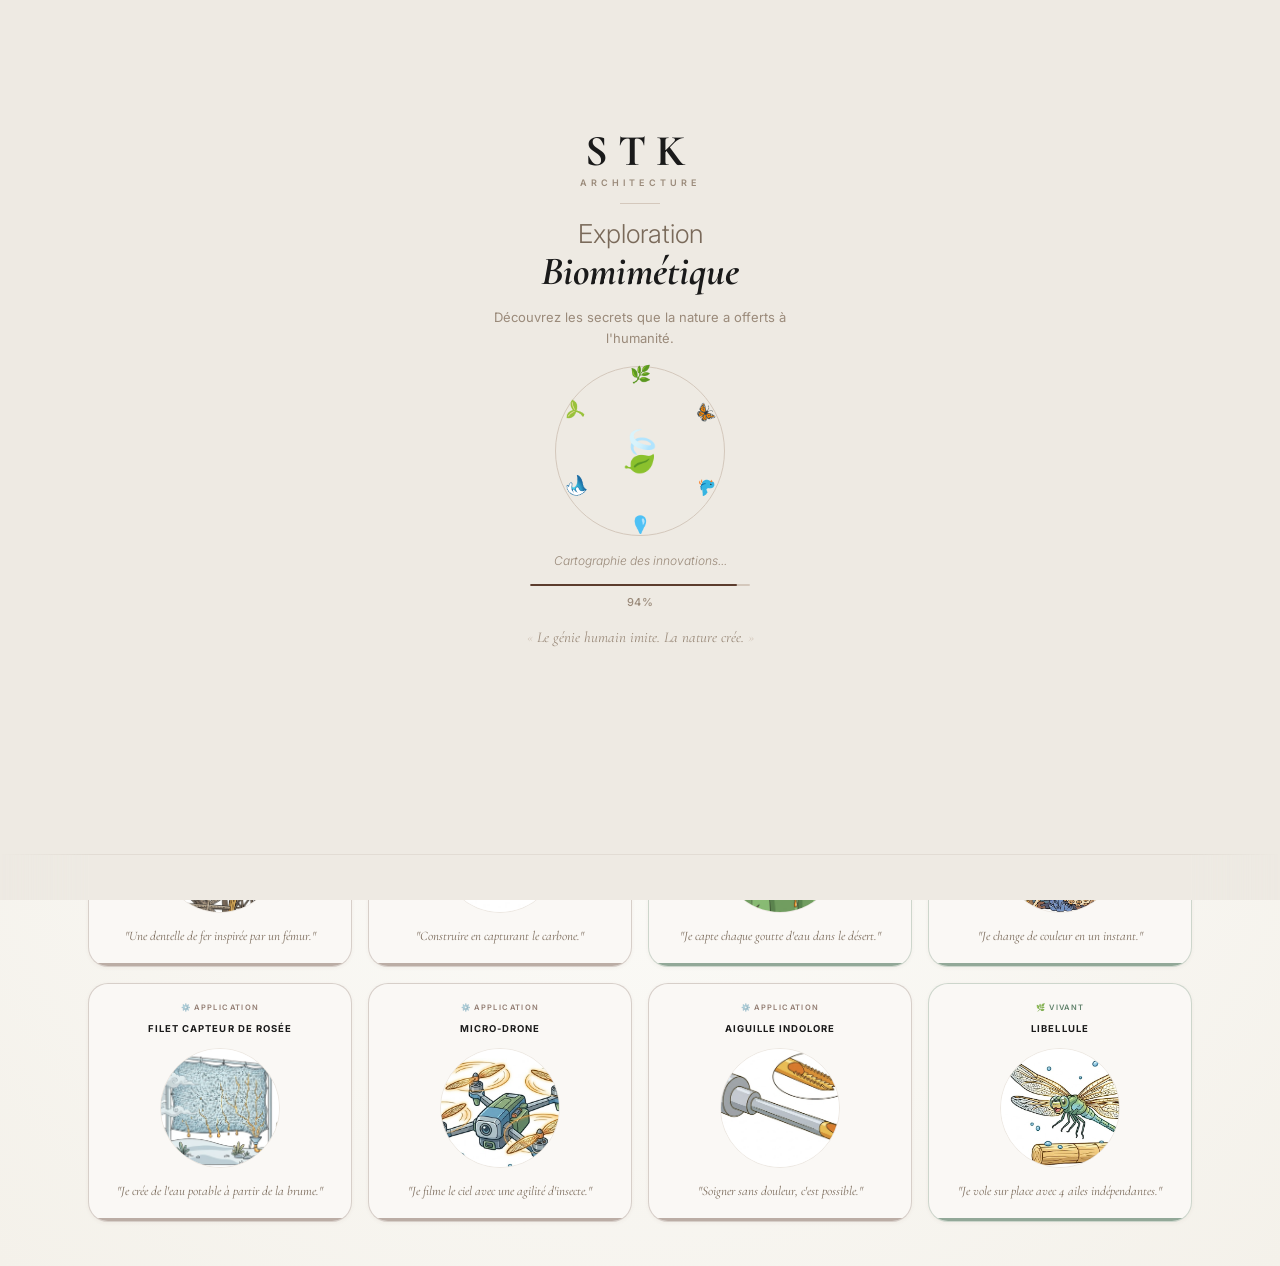
==== commit 10dd14c0: "style: remplace le logo feuille par un logo fleur dans la navbar" ====
--- a/index.html
+++ b/index.html
@@ -175,10 +175,12 @@
      ================================================ -->
 <nav class="navbar">
   <div class="navbar-logo">
-    <!-- Leaf SVG icon -->
     <svg viewBox="0 0 24 24" width="18" height="18" fill="none" stroke="currentColor" stroke-width="2" stroke-linecap="round" stroke-linejoin="round">
-      <path d="M11 20A7 7 0 0 1 9.8 6.1C15.5 5 17 4.48 19 2c1 2 2 4.18 2 8 0 5.5-4.78 10-10 10z"/>
-      <path d="M2 21c0-3 1.85-5.36 5.08-6C9.5 14.52 12 13 13 12"/>
+      <path d="M12 5a3 3 0 1 1 3 3m-3-3a3 3 0 1 0-3 3m3-3v1M9 8a3 3 0 1 0 3 3M9 8h1m5 0a3 3 0 1 1-3 3m3-3h-1m-2 3v-1" />
+      <circle cx="12" cy="8" r="2" />
+      <path d="M12 10v12" />
+      <path d="M12 22c4.2 0 7-1.667 7-5-4.2 0-7 1.667-7 5Z" />
+      <path d="M12 22c-4.2 0-7-1.667-7-5 4.2 0 7 1.667 7 5Z" />
     </svg>
     Explorations Biomimétique
   </div>
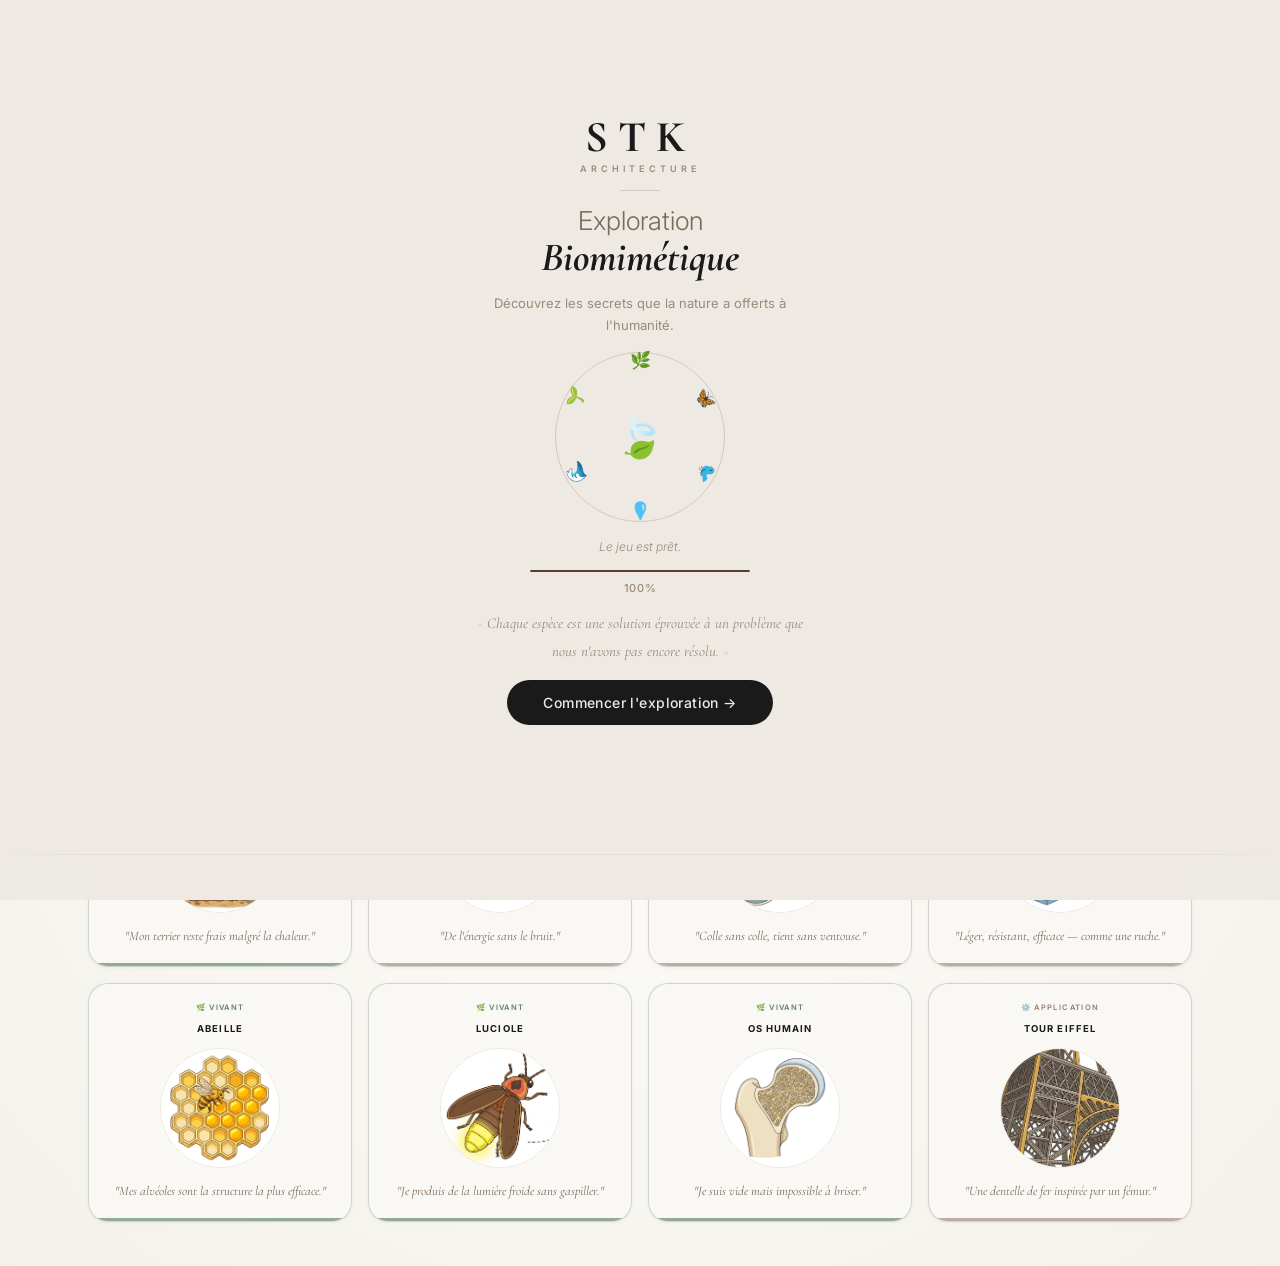
==== commit 19234154: "feat: super indice bloque les points pendant 3 paires" ====
--- a/index.html
+++ b/index.html
@@ -175,13 +175,7 @@
      ================================================ -->
 <nav class="navbar">
   <div class="navbar-logo">
-    <svg viewBox="0 0 24 24" width="18" height="18" fill="none" stroke="currentColor" stroke-width="2" stroke-linecap="round" stroke-linejoin="round">
-      <path d="M12 5a3 3 0 1 1 3 3m-3-3a3 3 0 1 0-3 3m3-3v1M9 8a3 3 0 1 0 3 3M9 8h1m5 0a3 3 0 1 1-3 3m3-3h-1m-2 3v-1" />
-      <circle cx="12" cy="8" r="2" />
-      <path d="M12 10v12" />
-      <path d="M12 22c4.2 0 7-1.667 7-5-4.2 0-7 1.667-7 5Z" />
-      <path d="M12 22c-4.2 0-7-1.667-7-5 4.2 0 7 1.667 7 5Z" />
-    </svg>
+    <img src="assets/flower_logo.png" alt="Logo" width="18" height="18" class="navbar-logo-img">
     Explorations Biomimétique
   </div>
 
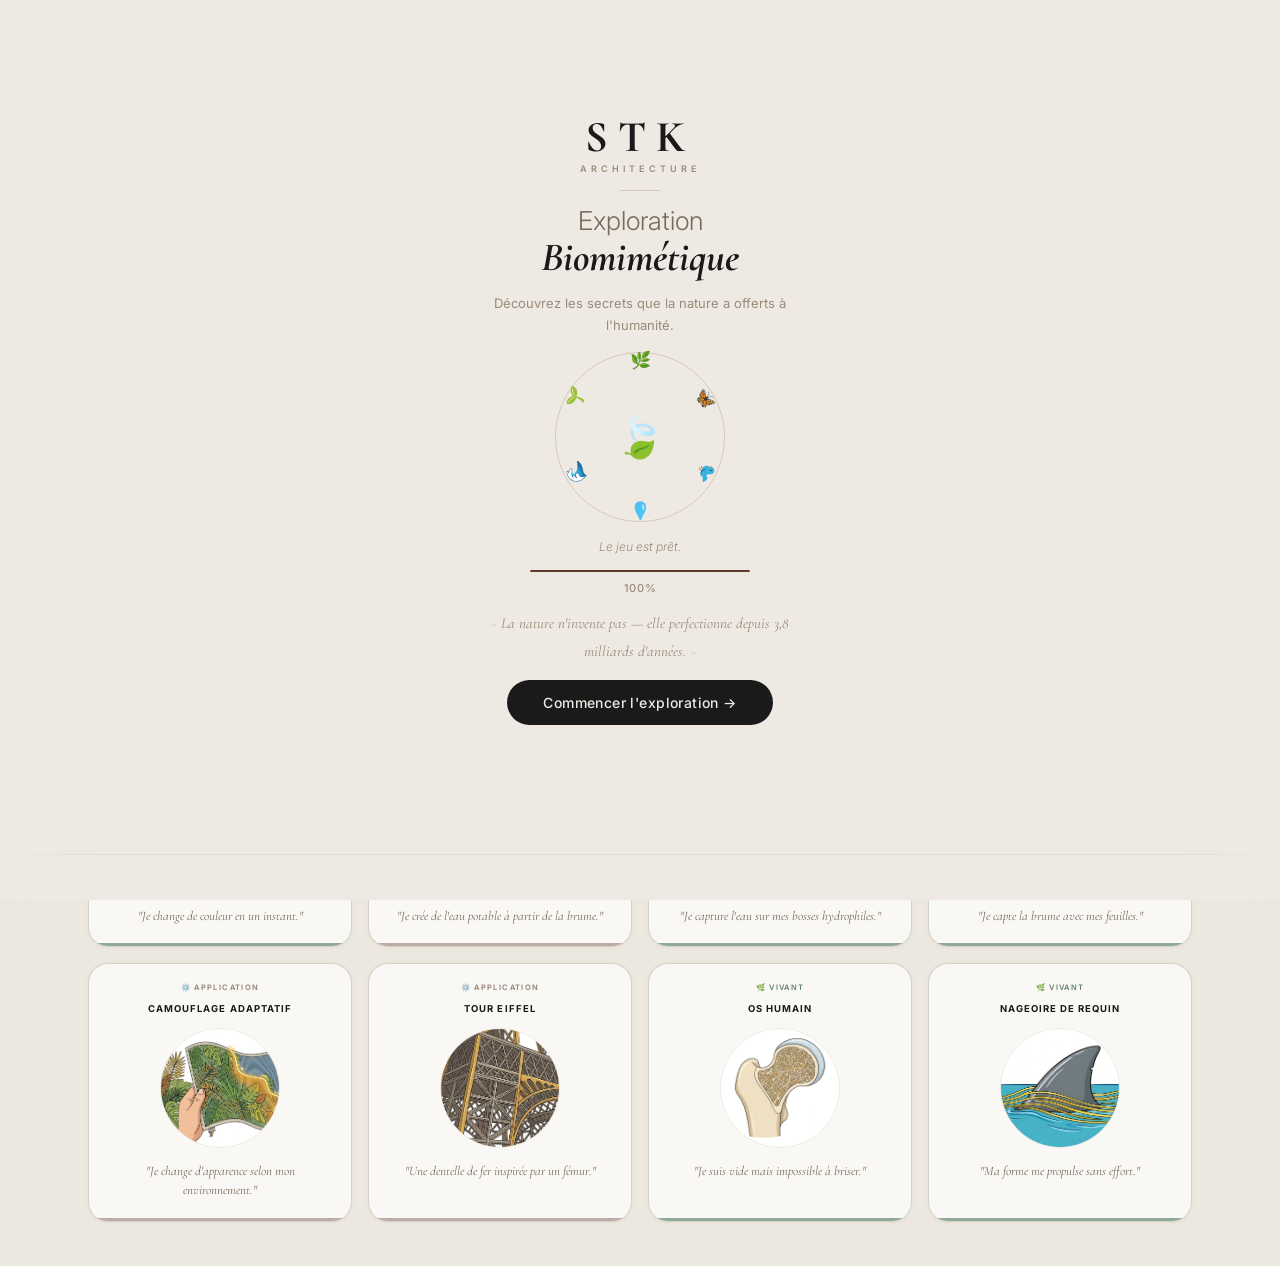
==== commit df0e57d2: "feat: Sofia animations + idle reminders (20s, x2) + super indice visible" ====
--- a/index.html
+++ b/index.html
@@ -193,7 +193,7 @@
       <span class="pts-val" id="pts-val">30</span>
       <span class="pts-unit">pts</span>
     </div>
-    <button id="btn-super-indice" class="super-indice-btn" title="Super Indice (50 pts)">✨</button>
+    <button id="btn-super-indice" class="super-indice-btn" title="Super Indice (50 pts)">✨ <span class="si-label">Super Indice</span></button>
     <button id="btn-tuto" class="btn-tuto-nav" title="Revoir le tutoriel">?</button>
   </div>
 
--- a/style.css
+++ b/style.css
@@ -52,8 +52,11 @@
 html { scroll-behavior:smooth }
 body {
   font-family:'Inter',sans-serif;
-  background-color:#F7F5F0;
-  background-image:radial-gradient(circle at center, #FDFDFB 0%, #F4F1EA 100%);
+  background-color:#EDE8DF;
+  background-image: url('assets/botanical_bg.png');
+  background-size: cover;
+  background-position: center top;
+  background-attachment: fixed;
   color:var(--texte);
   min-height:100vh;
   font-size:14px;
@@ -979,21 +982,39 @@
    ============================================ */
 .super-indice-btn {
   background:none; border:1.5px solid var(--brun-pale);
-  border-radius:99px; padding:5px 12px;
+  border-radius:99px; padding:6px 14px;
   font-size:11px; font-weight:600;
-  display:flex; align-items:center; gap:4px;
-  opacity:.4; cursor:not-allowed; transition:all .3s;
+  display:flex; align-items:center; gap:5px;
+  opacity:.35; cursor:not-allowed; transition:all .3s;
   color:var(--texte-pale); letter-spacing:.02em;
+  white-space:nowrap;
+}
+.super-indice-btn .si-label {
+  font-size:10.5px; font-weight:600; letter-spacing:.03em;
 }
 .super-indice-btn.available {
   opacity:1; cursor:pointer;
   border-color:var(--or); color:var(--or);
   background:var(--or-pale);
   animation:sparkle 2.5s infinite;
+  box-shadow: 0 0 0 0 rgba(196,149,42,0);
 }
 .super-indice-btn.active {
   background:var(--or); color:#fff; border-color:var(--or);
   animation:sparkle-fast .6s infinite;
+}
+/* Animation forte pour le rappel Sofia 2e fois */
+@keyframes si-highlight {
+  0%,100% { transform:scale(1); box-shadow:0 0 0 0 rgba(196,149,42,0) }
+  30%     { transform:scale(1.15); box-shadow:0 0 0 8px rgba(196,149,42,.35) }
+  60%     { transform:scale(1.08); box-shadow:0 0 0 14px rgba(196,149,42,.15) }
+}
+.super-indice-btn.highlight-pulse {
+  animation:si-highlight .9s ease-in-out 4 !important;
+  border-color:var(--or) !important;
+  color:var(--or) !important;
+  background:var(--or-pale) !important;
+  opacity:1 !important;
 }
 @keyframes sparkle {
   0%,100% { transform:scale(1) }
@@ -1179,9 +1200,23 @@
   border-radius:50%; width:28px; height:28px;
   font-size:13px; font-weight:700; color:var(--texte-doux);
   display:flex; align-items:center; justify-content:center;
-  transition:all .18s; flex-shrink:0;
+  transition:all .18s; flex-shrink:0; position:relative;
 }
 .btn-tuto-nav:hover { background:var(--texte); color:var(--beige); border-color:var(--texte) }
+/* Ring qui pulse autour du ? pendant 10s au démarrage */
+@keyframes tuto-ring {
+  0%   { transform:scale(1);   opacity:.8; }
+  70%  { transform:scale(1.9); opacity:0; }
+  100% { transform:scale(1.9); opacity:0; }
+}
+.btn-tuto-nav.pulse-ring::after {
+  content:'';
+  position:absolute; inset:-4px;
+  border-radius:50%;
+  border:2px solid var(--or);
+  animation:tuto-ring 1.1s ease-out infinite;
+  pointer-events:none;
+}
 
 /* ============================================
    FLOATING SCORE (+100 / -50)
@@ -1357,11 +1392,14 @@
   position:fixed; inset:0; z-index:10000;
   align-items:flex-end; justify-content:flex-start;
   padding:24px;
-  opacity:0; transition:opacity .4s;
+  opacity:0; transition:opacity .35s;
   display:none;
   pointer-events:none;
 }
 .tutorial-overlay.show { opacity:1; pointer-events:all }
+.tutorial-overlay.show .darwin-container {
+  animation: sofia-enter .55s cubic-bezier(0.34,1.56,0.64,1) both;
+}
 .tutorial-spotlight {
   position:fixed;
   pointer-events:none;
@@ -1371,17 +1409,58 @@
   transition:all .35s var(--ease-out);
 }
 
+/* Entrée spectaculaire de Sofia */
+@keyframes sofia-enter {
+  0%   { opacity:0; transform:translateY(80px) scale(0.85) }
+  60%  { opacity:1; transform:translateY(-12px) scale(1.03) }
+  80%  { transform:translateY(4px) scale(0.98) }
+  100% { opacity:1; transform:translateY(0) scale(1) }
+}
+/* Shake d'attention sur la bulle — appelé via JS */
+@keyframes sofia-shake {
+  0%,100% { transform:rotate(0deg) translateX(0) }
+  15%     { transform:rotate(-2deg) translateX(-6px) }
+  30%     { transform:rotate(2deg) translateX(6px) }
+  45%     { transform:rotate(-1.5deg) translateX(-4px) }
+  60%     { transform:rotate(1.5deg) translateX(4px) }
+  75%     { transform:rotate(0deg) translateX(-2px) }
+}
+.sofia-shake { animation:sofia-shake .55s ease both !important; }
+
+/* Fond semi-transparent uniquement pour le mode idle (pas le tuto) */
+.tutorial-overlay.idle-mode {
+  background: rgba(0,0,0,0);
+}
+.tutorial-overlay.idle-mode .tutorial-spotlight { display:none !important; }
+
 .darwin-container {
   position:relative; z-index:10002;
   display:flex; align-items:flex-end; gap:16px;
   max-width:520px;
 }
-.darwin-avatar-wrap { flex-shrink:0 }
+.darwin-avatar-wrap {
+  flex-shrink:0;
+  position:relative;
+}
+/* Halo d'attention autour de Sofia */
+.darwin-avatar-wrap::after {
+  content:'';
+  position:absolute;
+  inset:-6px;
+  border-radius:50%;
+  border:2.5px solid var(--or);
+  opacity:0;
+  animation:sofia-halo 2s ease-in-out infinite;
+}
+@keyframes sofia-halo {
+  0%,100% { opacity:0; transform:scale(1) }
+  50%     { opacity:.7; transform:scale(1.12) }
+}
 .darwin-avatar {
   width:80px; height:80px; border-radius:50%;
   object-fit:cover; object-position:50% 8%;
-  border:2.5px solid var(--blanc);
-  box-shadow:0 4px 18px rgba(92,61,46,.22);
+  border:2.5px solid var(--or);
+  box-shadow:0 4px 18px rgba(92,61,46,.22), 0 0 0 4px rgba(196,149,42,.18);
   animation:darwin-float 2.8s ease-in-out infinite;
   display:block; flex-shrink:0;
   background:var(--beige);
@@ -1393,7 +1472,7 @@
 
 .darwin-bubble {
   background:var(--blanc); border-radius:20px;
-  padding:20px 22px; box-shadow:var(--shadow-lg);
+  padding:20px 22px; box-shadow:var(--shadow-lg), 0 8px 32px rgba(92,61,46,.14);
   position:relative; border:1.5px solid var(--brun-pale);
   min-width:280px;
 }
